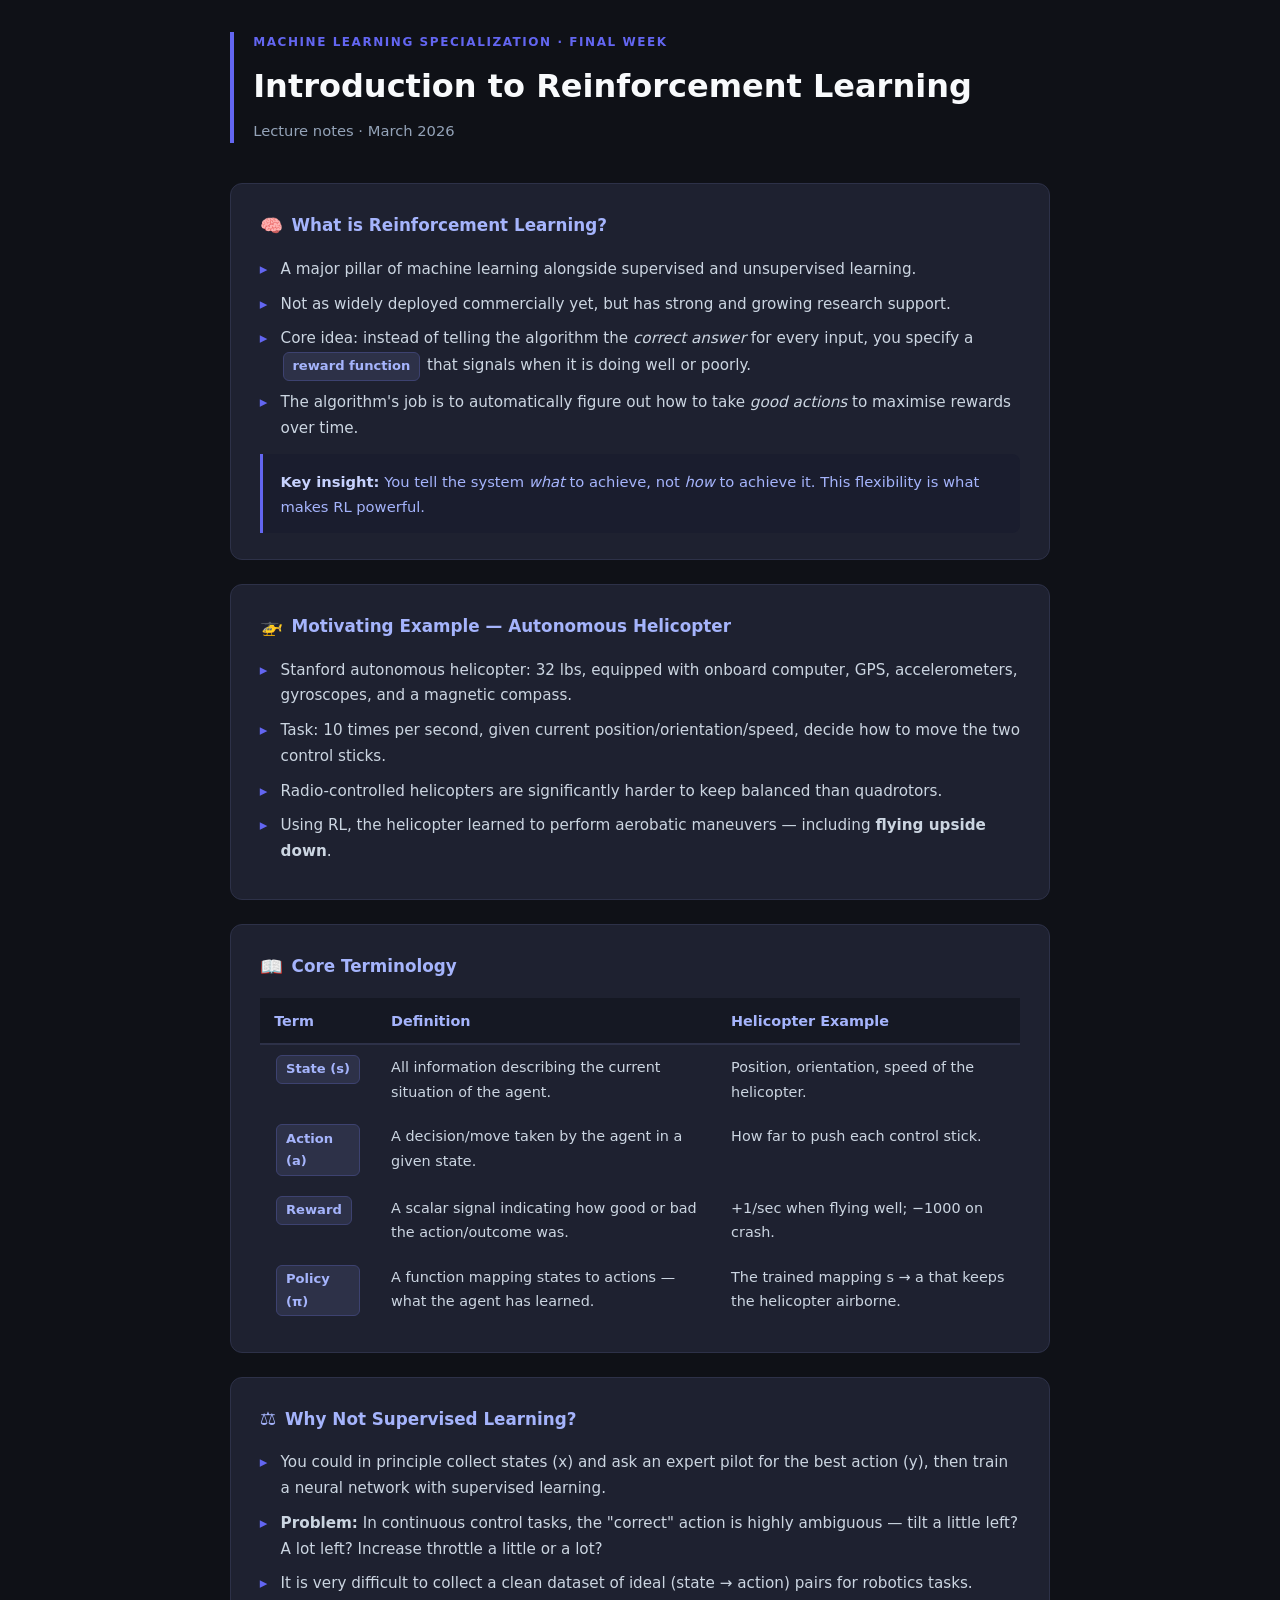
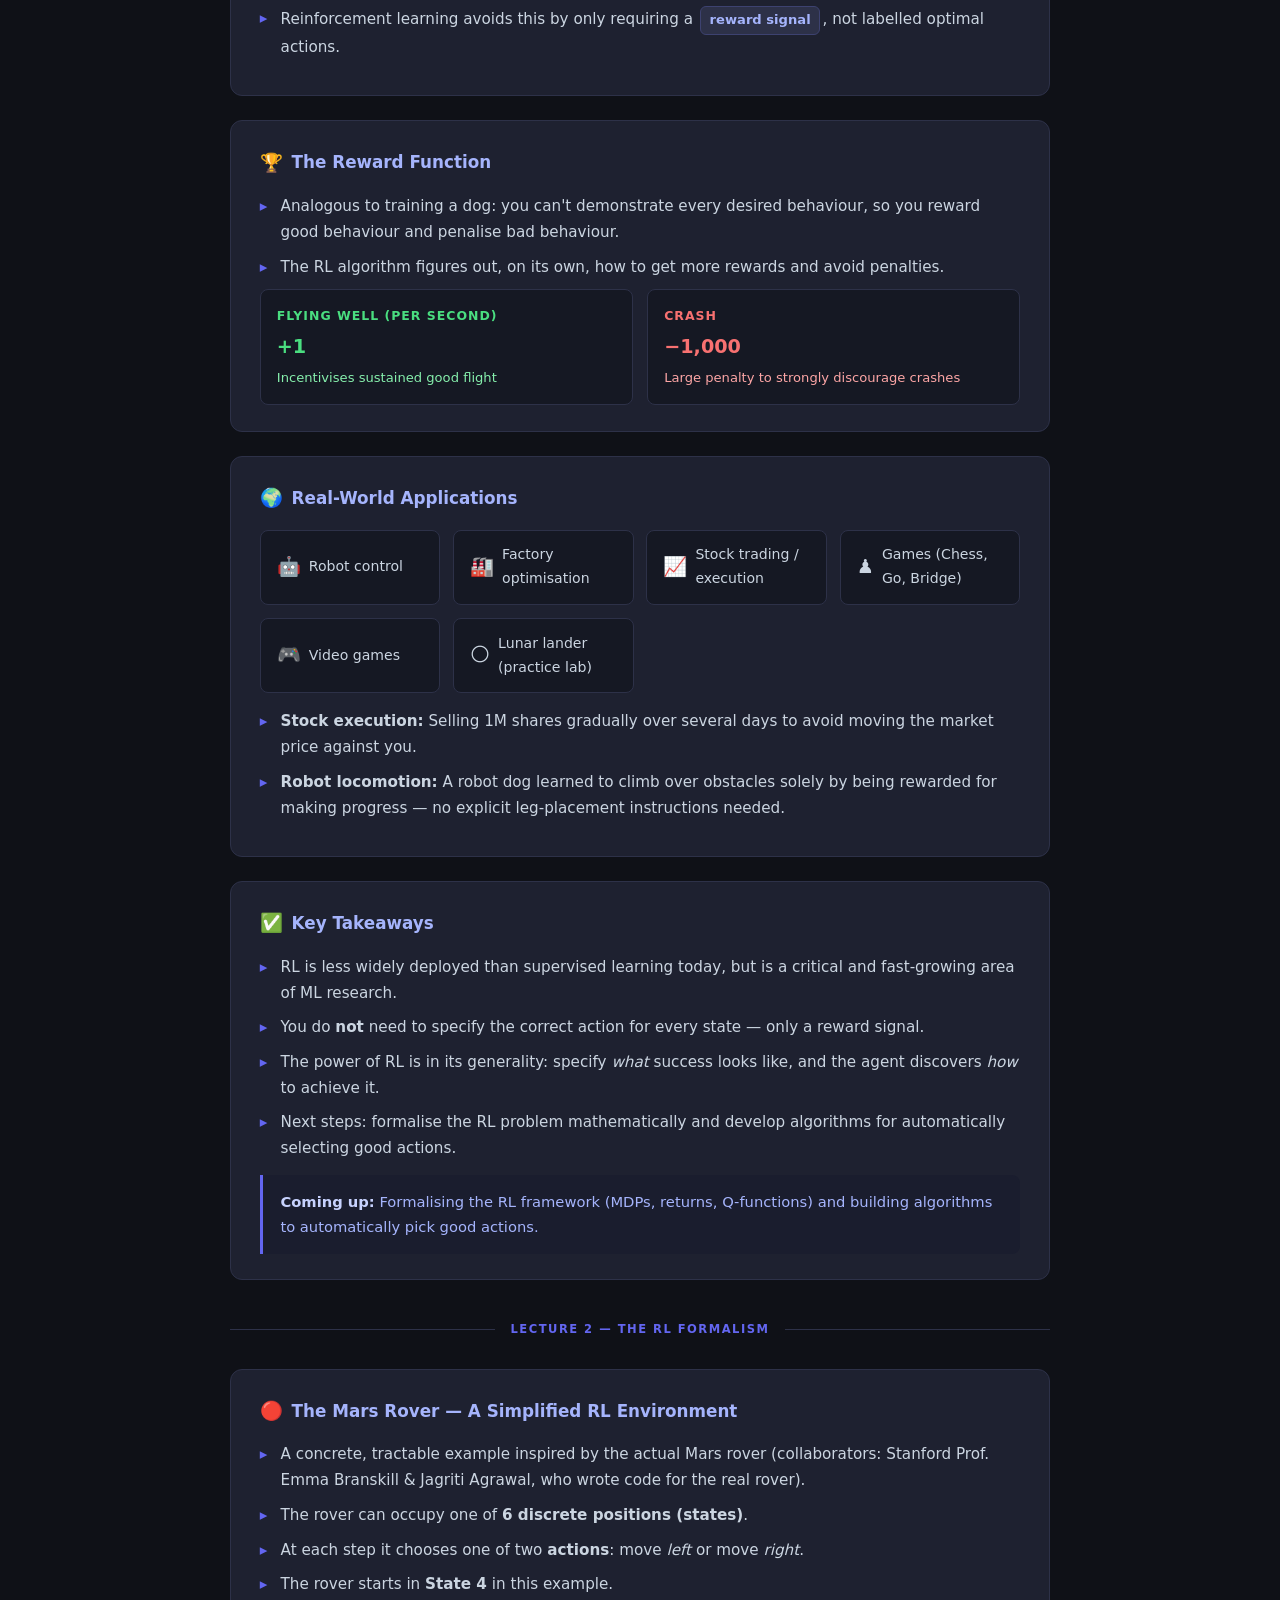
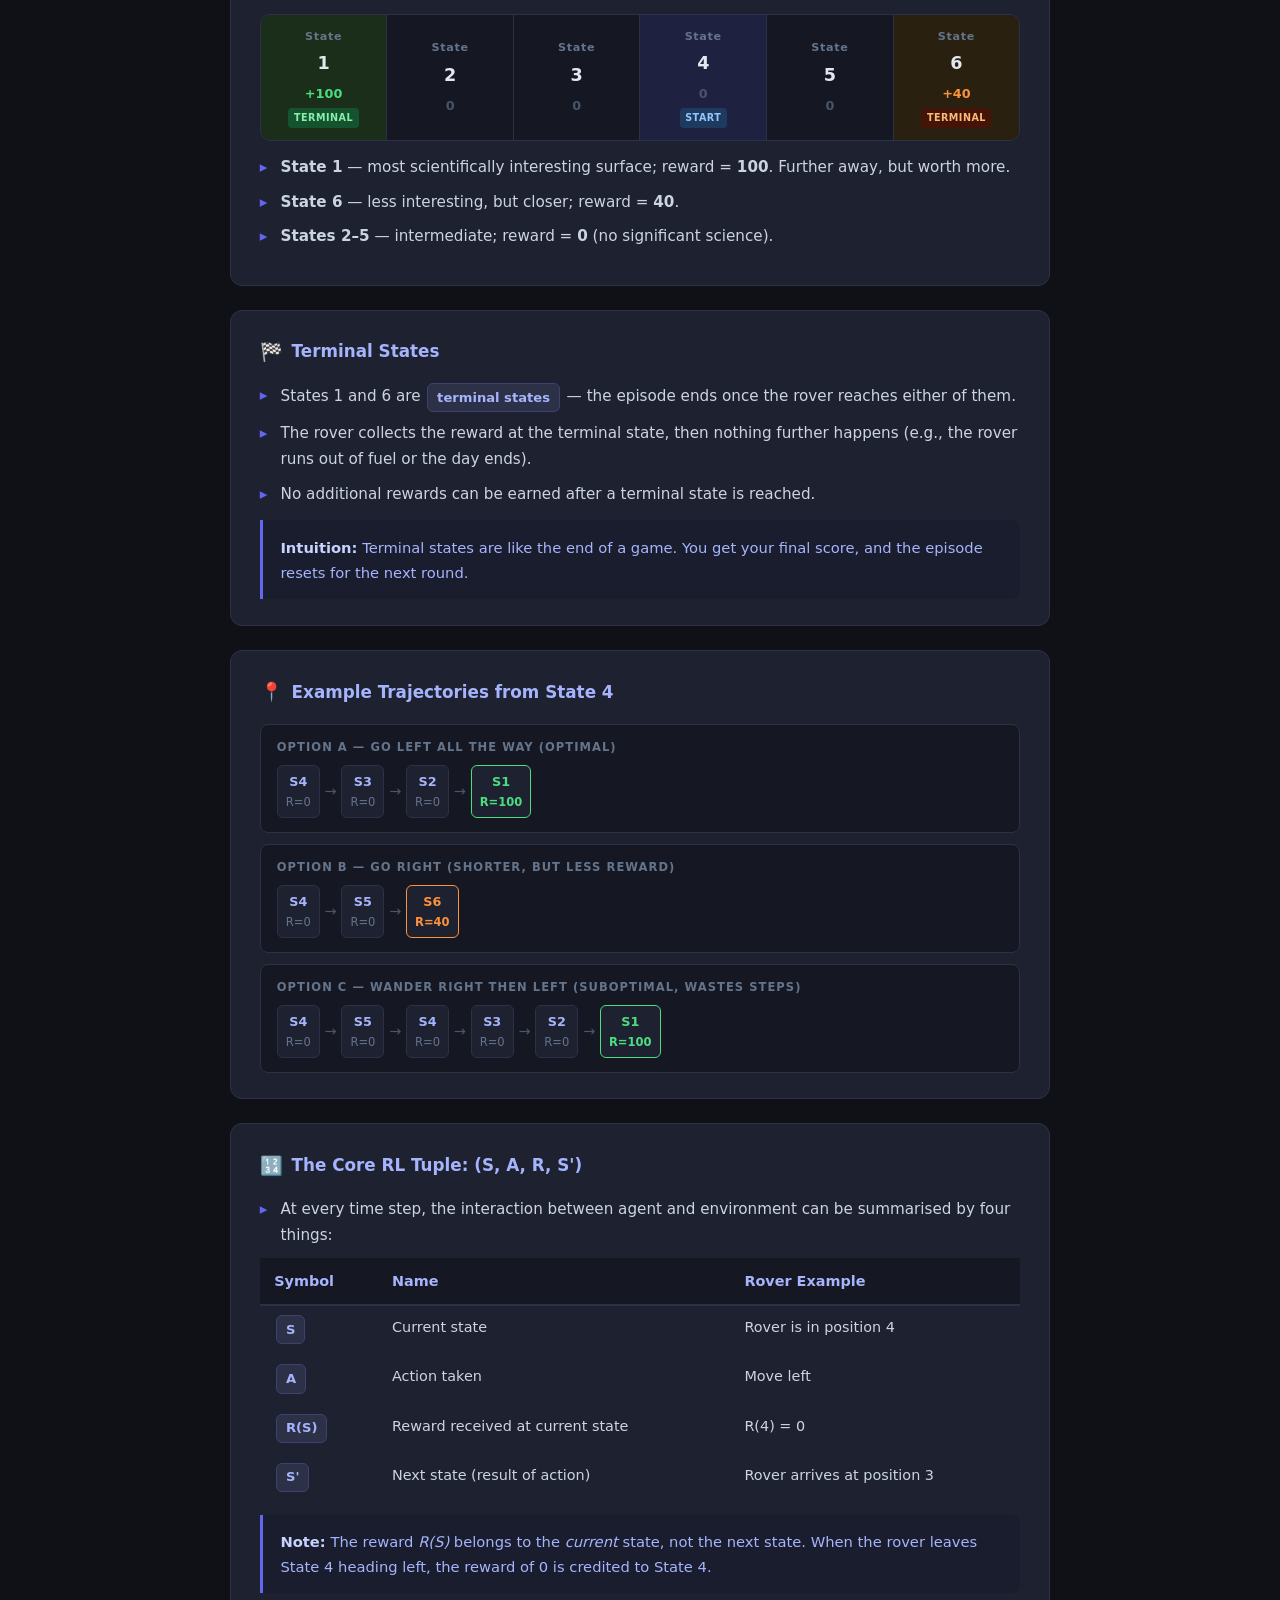
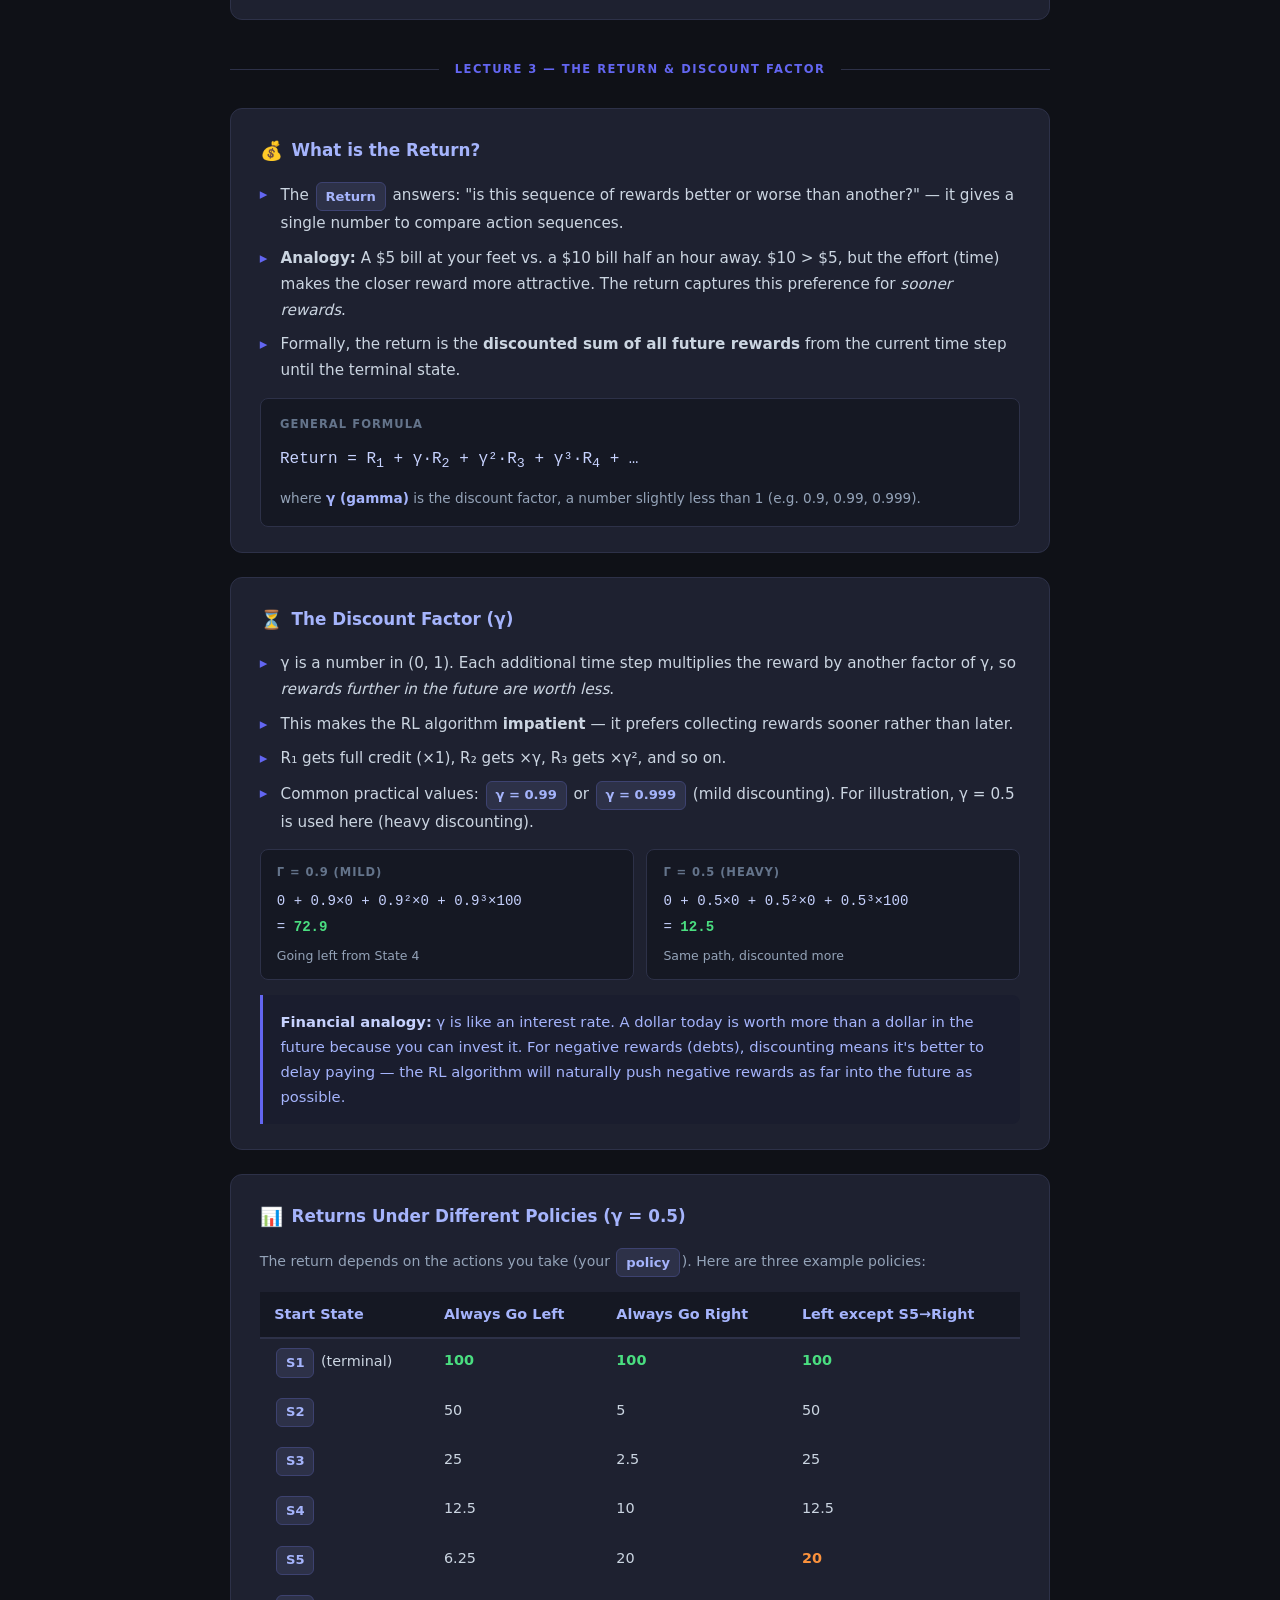
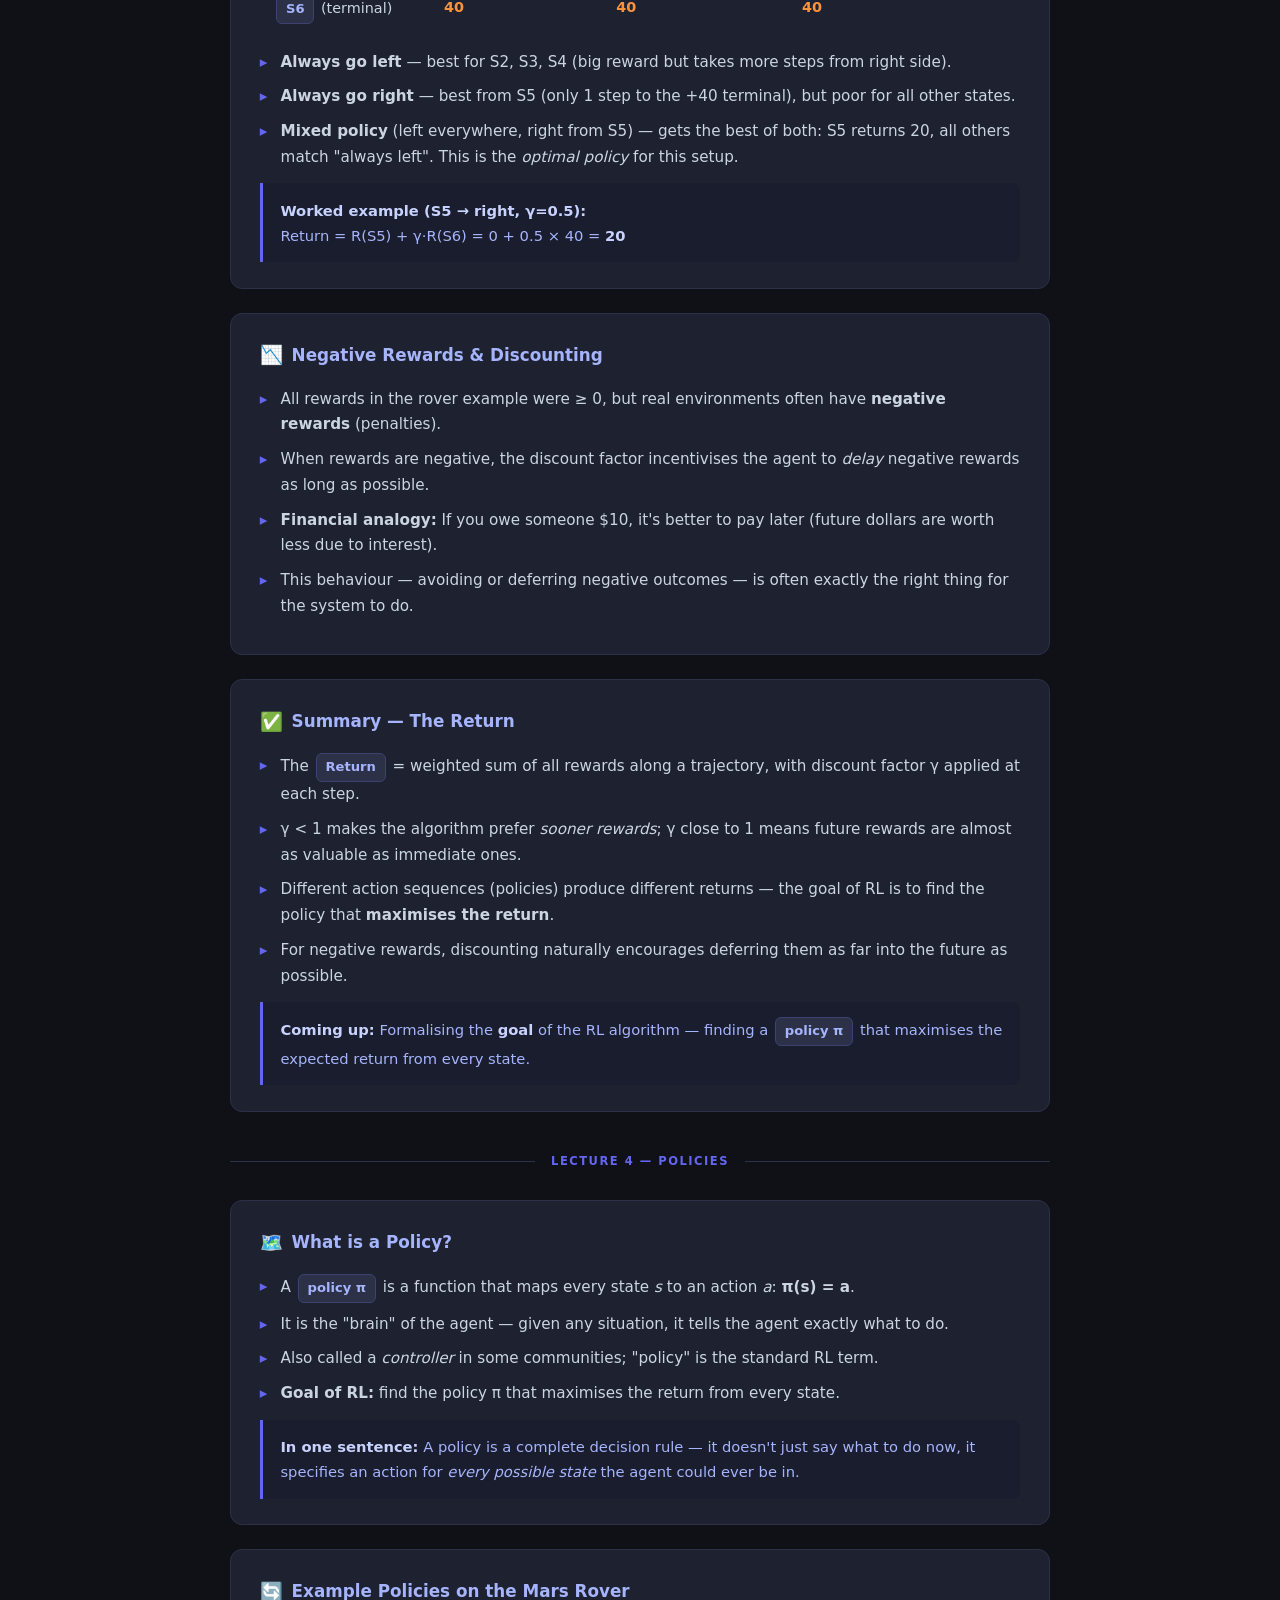
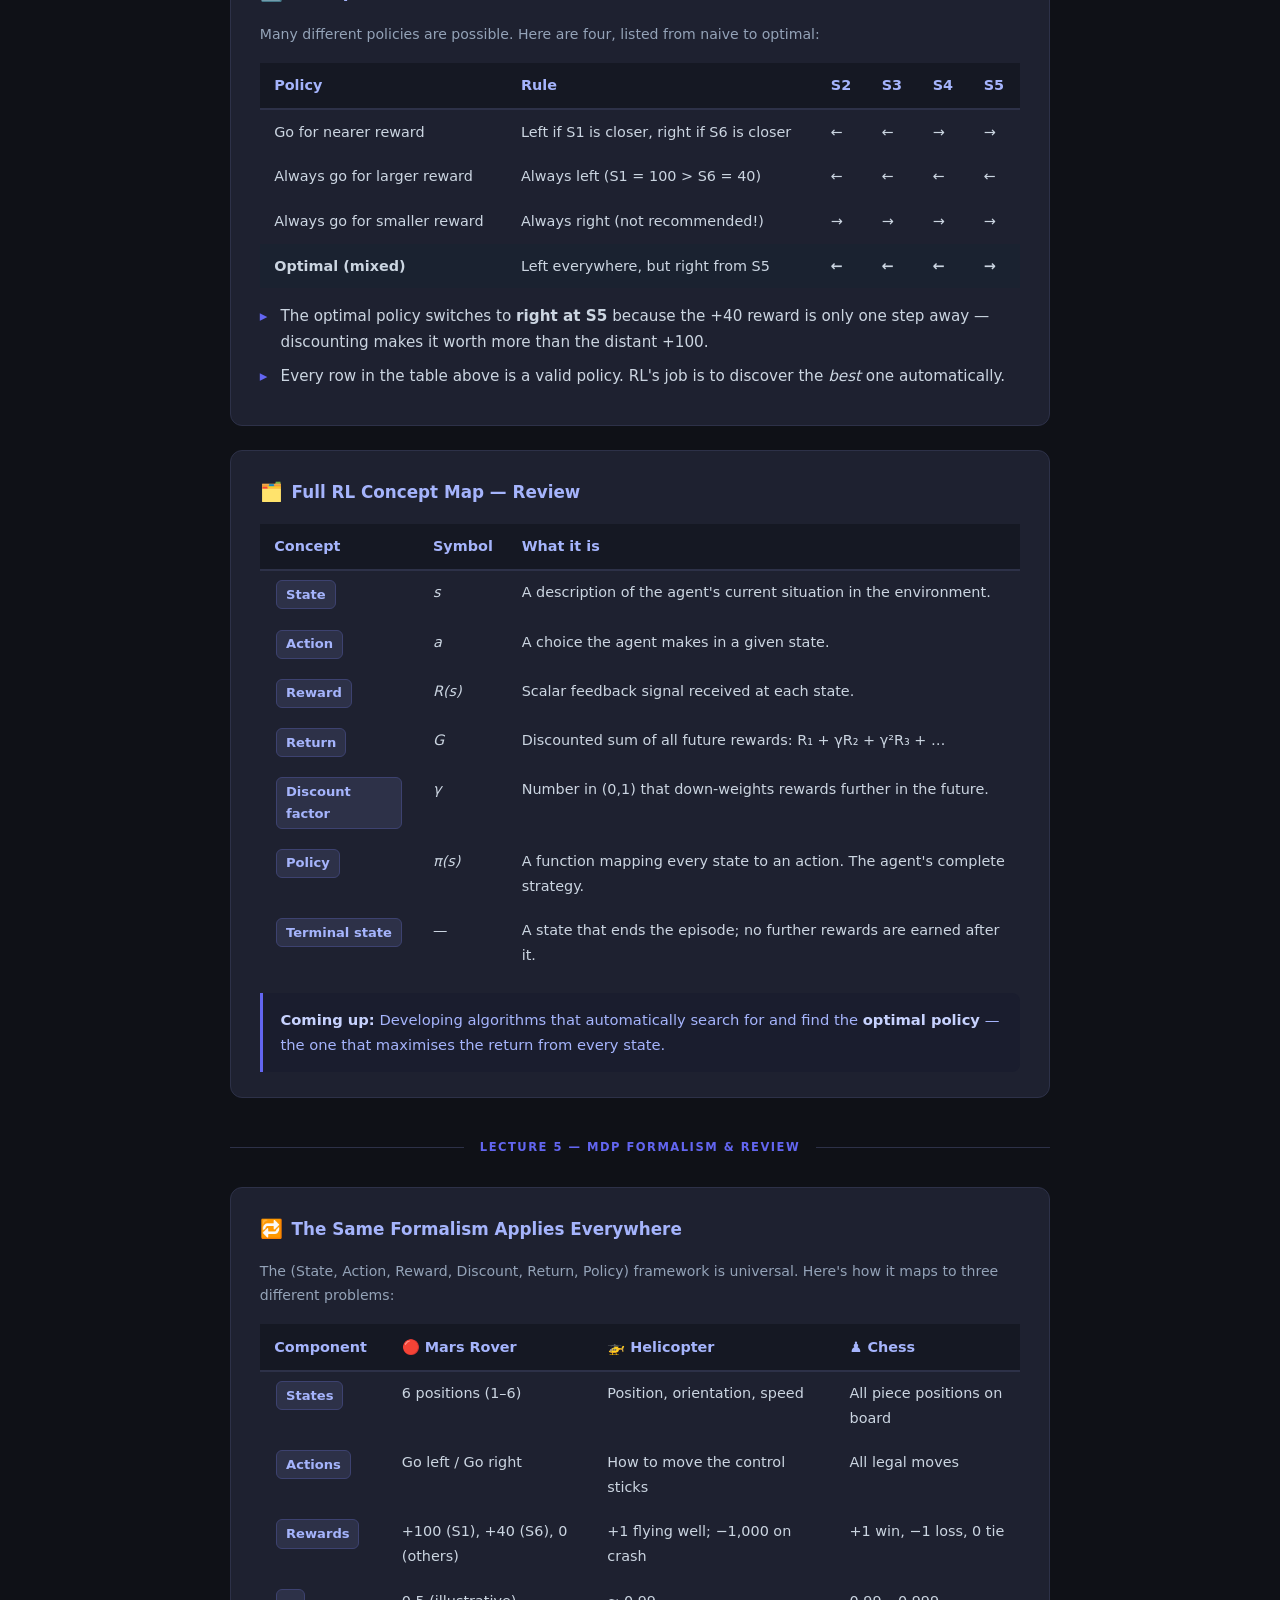
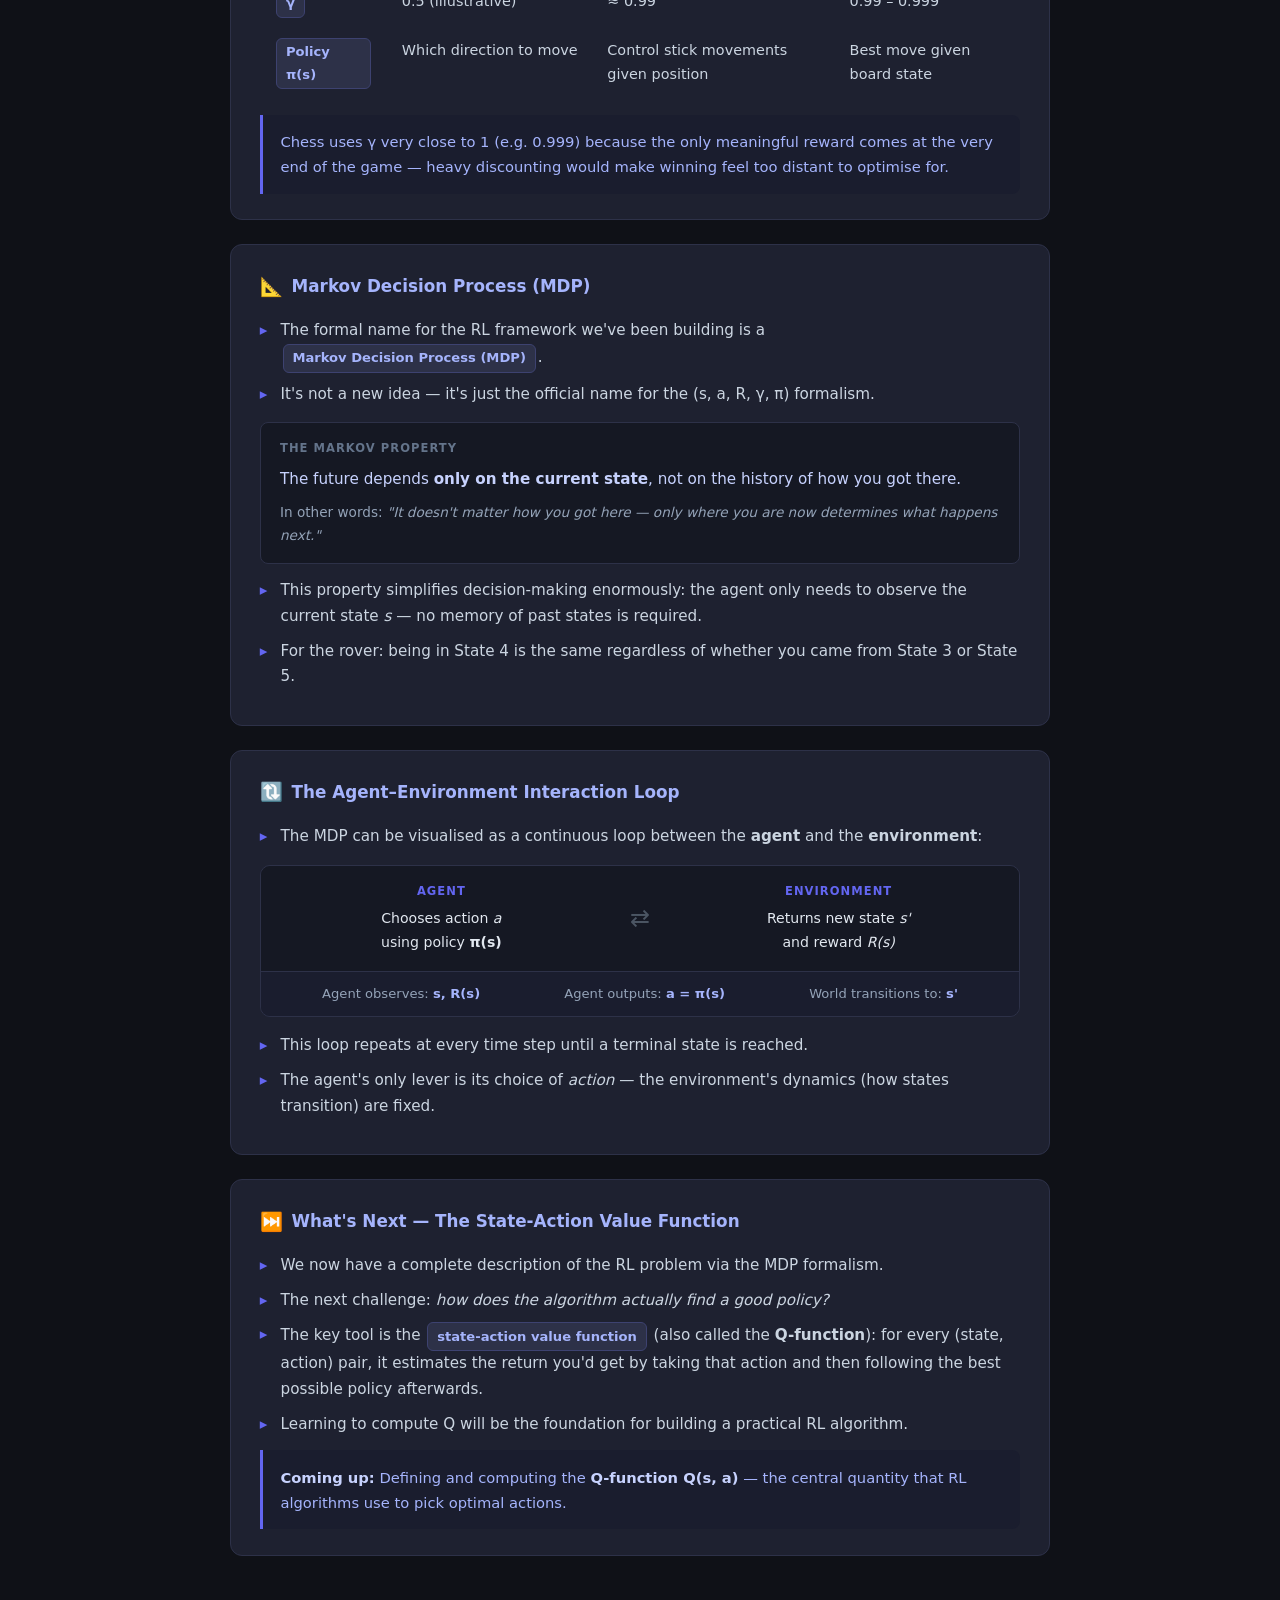
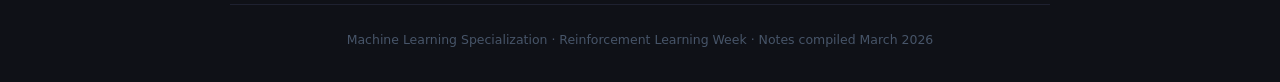
==== RL_Notes/index.html @ 11f90940 "notes restructed" ====
<!DOCTYPE html>
<html lang="en">
<head>
  <meta charset="UTF-8" />
  <meta name="viewport" content="width=device-width, initial-scale=1.0" />
  <title>Reinforcement Learning — Lecture Notes</title>
  <link rel="stylesheet" href="../styles.css" />
</head>
<body>
<div class="container">

  <header class="notes-header">
    <div class="tag">Machine Learning Specialization · Final Week</div>
    <h1>Introduction to Reinforcement Learning</h1>
    <p class="subtitle">Lecture notes · March 2026</p>
  </header>

  <!-- 1. What is RL? -->
  <div class="card">
    <h2><span class="icon">🧠</span> What is Reinforcement Learning?</h2>
    <ul>
      <li>A major pillar of machine learning alongside supervised and unsupervised learning.</li>
      <li>Not as widely deployed commercially yet, but has strong and growing research support.</li>
      <li>Core idea: instead of telling the algorithm the <em>correct answer</em> for every input, you specify a <span class="term">reward function</span> that signals when it is doing well or poorly.</li>
      <li>The algorithm's job is to automatically figure out how to take <em>good actions</em> to maximise rewards over time.</li>
    </ul>
    <div class="callout">
      <strong>Key insight:</strong> You tell the system <em>what</em> to achieve, not <em>how</em> to achieve it. This flexibility is what makes RL powerful.
    </div>
  </div>

  <!-- 2. Motivating Example -->
  <div class="card">
    <h2><span class="icon">🚁</span> Motivating Example — Autonomous Helicopter</h2>
    <ul>
      <li>Stanford autonomous helicopter: 32 lbs, equipped with onboard computer, GPS, accelerometers, gyroscopes, and a magnetic compass.</li>
      <li>Task: 10 times per second, given current position/orientation/speed, decide how to move the two control sticks.</li>
      <li>Radio-controlled helicopters are significantly harder to keep balanced than quadrotors.</li>
      <li>Using RL, the helicopter learned to perform aerobatic maneuvers — including <strong>flying upside down</strong>.</li>
    </ul>
  </div>

  <!-- 3. Core Terminology -->
  <div class="card">
    <h2><span class="icon">📖</span> Core Terminology</h2>
    <table>
      <thead>
        <tr>
          <th>Term</th>
          <th>Definition</th>
          <th>Helicopter Example</th>
        </tr>
      </thead>
      <tbody>
        <tr>
          <td><span class="term">State (s)</span></td>
          <td>All information describing the current situation of the agent.</td>
          <td>Position, orientation, speed of the helicopter.</td>
        </tr>
        <tr>
          <td><span class="term">Action (a)</span></td>
          <td>A decision/move taken by the agent in a given state.</td>
          <td>How far to push each control stick.</td>
        </tr>
        <tr>
          <td><span class="term">Reward</span></td>
          <td>A scalar signal indicating how good or bad the action/outcome was.</td>
          <td>+1/sec when flying well; −1000 on crash.</td>
        </tr>
        <tr>
          <td><span class="term">Policy (π)</span></td>
          <td>A function mapping states to actions — what the agent has learned.</td>
          <td>The trained mapping s → a that keeps the helicopter airborne.</td>
        </tr>
      </tbody>
    </table>
  </div>

  <!-- 4. Why Not Supervised Learning? -->
  <div class="card">
    <h2><span class="icon">⚖️</span> Why Not Supervised Learning?</h2>
    <ul>
      <li>You could in principle collect states (x) and ask an expert pilot for the best action (y), then train a neural network with supervised learning.</li>
      <li><strong>Problem:</strong> In continuous control tasks, the "correct" action is highly ambiguous — tilt a little left? A lot left? Increase throttle a little or a lot?</li>
      <li>It is very difficult to collect a clean dataset of ideal (state → action) pairs for robotics tasks.</li>
      <li>Reinforcement learning avoids this by only requiring a <span class="term">reward signal</span>, not labelled optimal actions.</li>
    </ul>
  </div>

  <!-- 5. Reward Function -->
  <div class="card">
    <h2><span class="icon">🏆</span> The Reward Function</h2>
    <ul>
      <li>Analogous to training a dog: you can't demonstrate every desired behaviour, so you reward good behaviour and penalise bad behaviour.</li>
      <li>The RL algorithm figures out, on its own, how to get more rewards and avoid penalties.</li>
    </ul>
    <div class="reward-grid">
      <div class="reward-item good">
        <div class="label">Flying well (per second)</div>
        <div class="value">+1</div>
        <div style="font-size:0.82rem; color:#86efac; margin-top:0.25rem;">Incentivises sustained good flight</div>
      </div>
      <div class="reward-item bad">
        <div class="label">Crash</div>
        <div class="value">−1,000</div>
        <div style="font-size:0.82rem; color:#fca5a5; margin-top:0.25rem;">Large penalty to strongly discourage crashes</div>
      </div>
    </div>
  </div>

  <!-- 6. Applications -->
  <div class="card">
    <h2><span class="icon">🌍</span> Real-World Applications</h2>
    <div class="app-grid">
      <div class="app-item"><span class="emoji">🤖</span> Robot control</div>
      <div class="app-item"><span class="emoji">🏭</span> Factory optimisation</div>
      <div class="app-item"><span class="emoji">📈</span> Stock trading / execution</div>
      <div class="app-item"><span class="emoji">♟️</span> Games (Chess, Go, Bridge)</div>
      <div class="app-item"><span class="emoji">🎮</span> Video games</div>
      <div class="app-item"><span class="emoji">🌕</span> Lunar lander (practice lab)</div>
    </div>
    <ul style="margin-top:1rem;">
      <li><strong>Stock execution:</strong> Selling 1M shares gradually over several days to avoid moving the market price against you.</li>
      <li><strong>Robot locomotion:</strong> A robot dog learned to climb over obstacles solely by being rewarded for making progress — no explicit leg-placement instructions needed.</li>
    </ul>
  </div>

  <!-- 7. Key Takeaways (Lecture 1) -->
  <div class="card">
    <h2><span class="icon">✅</span> Key Takeaways</h2>
    <ul>
      <li>RL is less widely deployed than supervised learning today, but is a critical and fast-growing area of ML research.</li>
      <li>You do <strong>not</strong> need to specify the correct action for every state — only a reward signal.</li>
      <li>The power of RL is in its generality: specify <em>what</em> success looks like, and the agent discovers <em>how</em> to achieve it.</li>
      <li>Next steps: formalise the RL problem mathematically and develop algorithms for automatically selecting good actions.</li>
    </ul>
    <div class="callout">
      <strong>Coming up:</strong> Formalising the RL framework (MDPs, returns, Q-functions) and building algorithms to automatically pick good actions.
    </div>
  </div>

  <!-- ── Lecture 2 Divider ── -->
  <div class="section-divider">
    <hr />
    <span>Lecture 2 — The RL Formalism</span>
    <hr />
  </div>

  <!-- 8. Mars Rover Example -->
  <div class="card">
    <h2><span class="icon">🔴</span> The Mars Rover — A Simplified RL Environment</h2>
    <ul>
      <li>A concrete, tractable example inspired by the actual Mars rover (collaborators: Stanford Prof. Emma Branskill & Jagriti Agrawal, who wrote code for the real rover).</li>
      <li>The rover can occupy one of <strong>6 discrete positions (states)</strong>.</li>
      <li>At each step it chooses one of two <strong>actions</strong>: move <em>left</em> or move <em>right</em>.</li>
      <li>The rover starts in <strong>State 4</strong> in this example.</li>
    </ul>

    <!-- State diagram -->
    <div class="rover-track">
      <div class="rover-state terminal-left">
        <div class="s-label">State</div>
        <div class="s-num">1</div>
        <div class="s-reward">+100</div>
        <div class="s-tag">Terminal</div>
      </div>
      <div class="rover-state">
        <div class="s-label">State</div>
        <div class="s-num">2</div>
        <div class="s-reward zero">0</div>
      </div>
      <div class="rover-state">
        <div class="s-label">State</div>
        <div class="s-num">3</div>
        <div class="s-reward zero">0</div>
      </div>
      <div class="rover-state current">
        <div class="s-label">State</div>
        <div class="s-num">4</div>
        <div class="s-reward zero">0</div>
        <div class="s-tag">Start</div>
      </div>
      <div class="rover-state">
        <div class="s-label">State</div>
        <div class="s-num">5</div>
        <div class="s-reward zero">0</div>
      </div>
      <div class="rover-state terminal-right">
        <div class="s-label">State</div>
        <div class="s-num">6</div>
        <div class="s-reward">+40</div>
        <div class="s-tag">Terminal</div>
      </div>
    </div>
    <ul style="margin-top:0.9rem;">
      <li><strong>State 1</strong> — most scientifically interesting surface; reward = <strong>100</strong>. Further away, but worth more.</li>
      <li><strong>State 6</strong> — less interesting, but closer; reward = <strong>40</strong>.</li>
      <li><strong>States 2–5</strong> — intermediate; reward = <strong>0</strong> (no significant science).</li>
    </ul>
  </div>

  <!-- 9. Terminal States -->
  <div class="card">
    <h2><span class="icon">🏁</span> Terminal States</h2>
    <ul>
      <li>States 1 and 6 are <span class="term">terminal states</span> — the episode ends once the rover reaches either of them.</li>
      <li>The rover collects the reward at the terminal state, then nothing further happens (e.g., the rover runs out of fuel or the day ends).</li>
      <li>No additional rewards can be earned after a terminal state is reached.</li>
    </ul>
    <div class="callout">
      <strong>Intuition:</strong> Terminal states are like the end of a game. You get your final score, and the episode resets for the next round.
    </div>
  </div>

  <!-- 10. Example Trajectories -->
  <div class="card">
    <h2><span class="icon">📍</span> Example Trajectories from State 4</h2>

    <div class="trajectory">
      <div class="traj-label">Option A — Go left all the way (optimal)</div>
      <div class="traj-steps">
        <div class="traj-step"><span class="ts-state">S4</span><span class="ts-reward">R=0</span></div>
        <div class="traj-arrow">→</div>
        <div class="traj-step"><span class="ts-state">S3</span><span class="ts-reward">R=0</span></div>
        <div class="traj-arrow">→</div>
        <div class="traj-step"><span class="ts-state">S2</span><span class="ts-reward">R=0</span></div>
        <div class="traj-arrow">→</div>
        <div class="traj-step terminal"><span class="ts-state">S1</span><span class="ts-reward">R=100</span></div>
      </div>
    </div>

    <div class="trajectory">
      <div class="traj-label">Option B — Go right (shorter, but less reward)</div>
      <div class="traj-steps">
        <div class="traj-step"><span class="ts-state">S4</span><span class="ts-reward">R=0</span></div>
        <div class="traj-arrow">→</div>
        <div class="traj-step"><span class="ts-state">S5</span><span class="ts-reward">R=0</span></div>
        <div class="traj-arrow">→</div>
        <div class="traj-step terminal" style="border-color:#fb923c"><span class="ts-state" style="color:#fb923c">S6</span><span class="ts-reward" style="color:#fb923c">R=40</span></div>
      </div>
    </div>

    <div class="trajectory">
      <div class="traj-label">Option C — Wander right then left (suboptimal, wastes steps)</div>
      <div class="traj-steps">
        <div class="traj-step"><span class="ts-state">S4</span><span class="ts-reward">R=0</span></div>
        <div class="traj-arrow">→</div>
        <div class="traj-step"><span class="ts-state">S5</span><span class="ts-reward">R=0</span></div>
        <div class="traj-arrow">→</div>
        <div class="traj-step"><span class="ts-state">S4</span><span class="ts-reward">R=0</span></div>
        <div class="traj-arrow">→</div>
        <div class="traj-step"><span class="ts-state">S3</span><span class="ts-reward">R=0</span></div>
        <div class="traj-arrow">→</div>
        <div class="traj-step"><span class="ts-state">S2</span><span class="ts-reward">R=0</span></div>
        <div class="traj-arrow">→</div>
        <div class="traj-step terminal"><span class="ts-state">S1</span><span class="ts-reward">R=100</span></div>
      </div>
    </div>
  </div>

  <!-- 11. The RL Tuple -->
  <div class="card">
    <h2><span class="icon">🔢</span> The Core RL Tuple: (S, A, R, S')</h2>
    <ul>
      <li>At every time step, the interaction between agent and environment can be summarised by four things:</li>
    </ul>
    <table style="margin-top:0.6rem;">
      <thead>
        <tr>
          <th>Symbol</th>
          <th>Name</th>
          <th>Rover Example</th>
        </tr>
      </thead>
      <tbody>
        <tr>
          <td><span class="term">S</span></td>
          <td>Current state</td>
          <td>Rover is in position 4</td>
        </tr>
        <tr>
          <td><span class="term">A</span></td>
          <td>Action taken</td>
          <td>Move left</td>
        </tr>
        <tr>
          <td><span class="term">R(S)</span></td>
          <td>Reward received at current state</td>
          <td>R(4) = 0</td>
        </tr>
        <tr>
          <td><span class="term">S'</span></td>
          <td>Next state (result of action)</td>
          <td>Rover arrives at position 3</td>
        </tr>
      </tbody>
    </table>
    <div class="callout">
      <strong>Note:</strong> The reward <em>R(S)</em> belongs to the <em>current</em> state, not the next state. When the rover leaves State 4 heading left, the reward of 0 is credited to State 4.
    </div>
  </div>

  <!-- 12. What's Next (now answered below) -->

  <!-- ── Lecture 3 Divider ── -->
  <div class="section-divider">
    <hr />
    <span>Lecture 3 — The Return &amp; Discount Factor</span>
    <hr />
  </div>

  <!-- 13. What is the Return? -->
  <div class="card">
    <h2><span class="icon">💰</span> What is the Return?</h2>
    <ul>
      <li>The <span class="term">Return</span> answers: "is this sequence of rewards better or worse than another?" — it gives a single number to compare action sequences.</li>
      <li><strong>Analogy:</strong> A $5 bill at your feet vs. a $10 bill half an hour away. $10 &gt; $5, but the effort (time) makes the closer reward more attractive. The return captures this preference for <em>sooner rewards</em>.</li>
      <li>Formally, the return is the <strong>discounted sum of all future rewards</strong> from the current time step until the terminal state.</li>
    </ul>

    <!-- Formula display -->
    <div style="background:#151823; border:1px solid #2d3148; border-radius:8px; padding:1rem 1.2rem; margin-top:0.9rem; font-size:0.92rem;">
      <div style="font-size:0.72rem; font-weight:700; letter-spacing:0.09em; text-transform:uppercase; color:#64748b; margin-bottom:0.6rem;">General Formula</div>
      <div style="font-family: 'Courier New', monospace; color:#c7d2fe; font-size:1rem; line-height:1.9;">
        Return = R<sub>1</sub> + γ·R<sub>2</sub> + γ²·R<sub>3</sub> + γ³·R<sub>4</sub> + …
      </div>
      <div style="margin-top:0.6rem; color:#94a3b8; font-size:0.85rem;">
        where <strong style="color:#a5b4fc;">γ (gamma)</strong> is the discount factor, a number slightly less than 1 (e.g. 0.9, 0.99, 0.999).
      </div>
    </div>
  </div>

  <!-- 14. Discount Factor -->
  <div class="card">
    <h2><span class="icon">⏳</span> The Discount Factor (γ)</h2>
    <ul>
      <li>γ is a number in (0, 1). Each additional time step multiplies the reward by another factor of γ, so <em>rewards further in the future are worth less</em>.</li>
      <li>This makes the RL algorithm <strong>impatient</strong> — it prefers collecting rewards sooner rather than later.</li>
      <li>R₁ gets full credit (×1), R₂ gets ×γ, R₃ gets ×γ², and so on.</li>
      <li>Common practical values: <span class="term">γ = 0.99</span> or <span class="term">γ = 0.999</span> (mild discounting). For illustration, γ = 0.5 is used here (heavy discounting).</li>
    </ul>

    <!-- γ comparison -->
    <div style="display:grid; grid-template-columns:1fr 1fr; gap:0.8rem; margin-top:0.8rem;">
      <div style="background:#151823; border:1px solid #2d3148; border-radius:8px; padding:0.85rem 1rem;">
        <div style="font-size:0.72rem; font-weight:700; text-transform:uppercase; letter-spacing:0.08em; color:#64748b; margin-bottom:0.4rem;">γ = 0.9  (mild)</div>
        <div style="font-family:monospace; color:#c7d2fe; font-size:0.88rem; line-height:1.8;">
          0 + 0.9×0 + 0.9²×0 + 0.9³×100<br>
          = <strong style="color:#4ade80;">72.9</strong>
        </div>
        <div style="font-size:0.78rem; color:#94a3b8; margin-top:0.3rem;">Going left from State 4</div>
      </div>
      <div style="background:#151823; border:1px solid #2d3148; border-radius:8px; padding:0.85rem 1rem;">
        <div style="font-size:0.72rem; font-weight:700; text-transform:uppercase; letter-spacing:0.08em; color:#64748b; margin-bottom:0.4rem;">γ = 0.5  (heavy)</div>
        <div style="font-family:monospace; color:#c7d2fe; font-size:0.88rem; line-height:1.8;">
          0 + 0.5×0 + 0.5²×0 + 0.5³×100<br>
          = <strong style="color:#4ade80;">12.5</strong>
        </div>
        <div style="font-size:0.78rem; color:#94a3b8; margin-top:0.3rem;">Same path, discounted more</div>
      </div>
    </div>

    <div class="callout" style="margin-top:0.9rem;">
      <strong>Financial analogy:</strong> γ is like an interest rate. A dollar today is worth more than a dollar in the future because you can invest it. For negative rewards (debts), discounting means it's better to delay paying — the RL algorithm will naturally push negative rewards as far into the future as possible.
    </div>
  </div>

  <!-- 15. Return tables for different policies -->
  <div class="card">
    <h2><span class="icon">📊</span> Returns Under Different Policies (γ = 0.5)</h2>
    <p style="color:#94a3b8; font-size:0.88rem; margin-bottom:0.9rem;">The return depends on the actions you take (your <span class="term">policy</span>). Here are three example policies:</p>

    <table>
      <thead>
        <tr>
          <th>Start State</th>
          <th>Always Go Left</th>
          <th>Always Go Right</th>
          <th>Left except S5→Right</th>
        </tr>
      </thead>
      <tbody>
        <tr>
          <td><span class="term">S1</span> (terminal)</td>
          <td style="color:#4ade80; font-weight:700;">100</td>
          <td style="color:#4ade80; font-weight:700;">100</td>
          <td style="color:#4ade80; font-weight:700;">100</td>
        </tr>
        <tr>
          <td><span class="term">S2</span></td>
          <td>50</td>
          <td>5</td>
          <td>50</td>
        </tr>
        <tr>
          <td><span class="term">S3</span></td>
          <td>25</td>
          <td>2.5</td>
          <td>25</td>
        </tr>
        <tr>
          <td><span class="term">S4</span></td>
          <td>12.5</td>
          <td>10</td>
          <td>12.5</td>
        </tr>
        <tr>
          <td><span class="term">S5</span></td>
          <td>6.25</td>
          <td>20</td>
          <td style="color:#fb923c; font-weight:700;">20</td>
        </tr>
        <tr>
          <td><span class="term">S6</span> (terminal)</td>
          <td style="color:#fb923c; font-weight:700;">40</td>
          <td style="color:#fb923c; font-weight:700;">40</td>
          <td style="color:#fb923c; font-weight:700;">40</td>
        </tr>
      </tbody>
    </table>

    <ul style="margin-top:1rem;">
      <li><strong>Always go left</strong> — best for S2, S3, S4 (big reward but takes more steps from right side).</li>
      <li><strong>Always go right</strong> — best from S5 (only 1 step to the +40 terminal), but poor for all other states.</li>
      <li><strong>Mixed policy</strong> (left everywhere, right from S5) — gets the best of both: S5 returns 20, all others match "always left". This is the <em>optimal policy</em> for this setup.</li>
    </ul>
    <div class="callout">
      <strong>Worked example (S5 → right, γ=0.5):</strong><br>
      Return = R(S5) + γ·R(S6) = 0 + 0.5 × 40 = <strong>20</strong>
    </div>
  </div>

  <!-- 16. Negative Rewards & Discounting -->
  <div class="card">
    <h2><span class="icon">📉</span> Negative Rewards &amp; Discounting</h2>
    <ul>
      <li>All rewards in the rover example were ≥ 0, but real environments often have <strong>negative rewards</strong> (penalties).</li>
      <li>When rewards are negative, the discount factor incentivises the agent to <em>delay</em> negative rewards as long as possible.</li>
      <li><strong>Financial analogy:</strong> If you owe someone $10, it's better to pay later (future dollars are worth less due to interest).</li>
      <li>This behaviour — avoiding or deferring negative outcomes — is often exactly the right thing for the system to do.</li>
    </ul>
  </div>

  <!-- 17. Summary -->
  <div class="card">
    <h2><span class="icon">✅</span> Summary — The Return</h2>
    <ul>
      <li>The <span class="term">Return</span> = weighted sum of all rewards along a trajectory, with discount factor γ applied at each step.</li>
      <li>γ &lt; 1 makes the algorithm prefer <em>sooner rewards</em>; γ close to 1 means future rewards are almost as valuable as immediate ones.</li>
      <li>Different action sequences (policies) produce different returns — the goal of RL is to find the policy that <strong>maximises the return</strong>.</li>
      <li>For negative rewards, discounting naturally encourages deferring them as far into the future as possible.</li>
    </ul>
    <div class="callout">
      <strong>Coming up:</strong> Formalising the <strong>goal</strong> of the RL algorithm — finding a <span class="term">policy π</span> that maximises the expected return from every state.
    </div>
  </div>

  <!-- ── Lecture 4 Divider ── -->
  <div class="section-divider">
    <hr />
    <span>Lecture 4 — Policies</span>
    <hr />
  </div>

  <!-- 18. What is a Policy? -->
  <div class="card">
    <h2><span class="icon">🗺️</span> What is a Policy?</h2>
    <ul>
      <li>A <span class="term">policy π</span> is a function that maps every state <em>s</em> to an action <em>a</em>: <strong>π(s) = a</strong>.</li>
      <li>It is the "brain" of the agent — given any situation, it tells the agent exactly what to do.</li>
      <li>Also called a <em>controller</em> in some communities; "policy" is the standard RL term.</li>
      <li><strong>Goal of RL:</strong> find the policy π that maximises the return from every state.</li>
    </ul>
    <div class="callout">
      <strong>In one sentence:</strong> A policy is a complete decision rule — it doesn't just say what to do now, it specifies an action for <em>every possible state</em> the agent could ever be in.
    </div>
  </div>

  <!-- 19. Example Policies on the Mars Rover -->
  <div class="card">
    <h2><span class="icon">🔄</span> Example Policies on the Mars Rover</h2>
    <p style="color:#94a3b8; font-size:0.88rem; margin-bottom:1rem;">Many different policies are possible. Here are four, listed from naive to optimal:</p>

    <table>
      <thead>
        <tr>
          <th>Policy</th>
          <th>Rule</th>
          <th>S2</th>
          <th>S3</th>
          <th>S4</th>
          <th>S5</th>
        </tr>
      </thead>
      <tbody>
        <tr>
          <td>Go for nearer reward</td>
          <td>Left if S1 is closer, right if S6 is closer</td>
          <td>←</td><td>←</td><td>→</td><td>→</td>
        </tr>
        <tr>
          <td>Always go for larger reward</td>
          <td>Always left (S1 = 100 &gt; S6 = 40)</td>
          <td>←</td><td>←</td><td>←</td><td>←</td>
        </tr>
        <tr>
          <td>Always go for smaller reward</td>
          <td>Always right (not recommended!)</td>
          <td>→</td><td>→</td><td>→</td><td>→</td>
        </tr>
        <tr style="background:#1a2230;">
          <td><strong>Optimal (mixed)</strong></td>
          <td>Left everywhere, but right from S5</td>
          <td><strong>←</strong></td><td><strong>←</strong></td><td><strong>←</strong></td><td><strong>→</strong></td>
        </tr>
      </tbody>
    </table>

    <ul style="margin-top:1rem;">
      <li>The optimal policy switches to <strong>right at S5</strong> because the +40 reward is only one step away — discounting makes it worth more than the distant +100.</li>
      <li>Every row in the table above is a valid policy. RL's job is to discover the <em>best</em> one automatically.</li>
    </ul>
  </div>

  <!-- 20. Full RL Concept Map -->
  <div class="card">
    <h2><span class="icon">🗂️</span> Full RL Concept Map — Review</h2>
    <table>
      <thead>
        <tr><th>Concept</th><th>Symbol</th><th>What it is</th></tr>
      </thead>
      <tbody>
        <tr>
          <td><span class="term">State</span></td>
          <td><em>s</em></td>
          <td>A description of the agent's current situation in the environment.</td>
        </tr>
        <tr>
          <td><span class="term">Action</span></td>
          <td><em>a</em></td>
          <td>A choice the agent makes in a given state.</td>
        </tr>
        <tr>
          <td><span class="term">Reward</span></td>
          <td><em>R(s)</em></td>
          <td>Scalar feedback signal received at each state.</td>
        </tr>
        <tr>
          <td><span class="term">Return</span></td>
          <td><em>G</em></td>
          <td>Discounted sum of all future rewards: R₁ + γR₂ + γ²R₃ + …</td>
        </tr>
        <tr>
          <td><span class="term">Discount factor</span></td>
          <td><em>γ</em></td>
          <td>Number in (0,1) that down-weights rewards further in the future.</td>
        </tr>
        <tr>
          <td><span class="term">Policy</span></td>
          <td><em>π(s)</em></td>
          <td>A function mapping every state to an action. The agent's complete strategy.</td>
        </tr>
        <tr>
          <td><span class="term">Terminal state</span></td>
          <td>—</td>
          <td>A state that ends the episode; no further rewards are earned after it.</td>
        </tr>
      </tbody>
    </table>
    <div class="callout" style="margin-top:1rem;">
      <strong>Coming up:</strong> Developing algorithms that automatically search for and find the <strong>optimal policy</strong> — the one that maximises the return from every state.
    </div>
  </div>

  <!-- ── Lecture 5 Divider ── -->
  <div class="section-divider">
    <hr />
    <span>Lecture 5 — MDP Formalism &amp; Review</span>
    <hr />
  </div>

  <!-- 21. RL Formalism Across Applications -->
  <div class="card">
    <h2><span class="icon">🔁</span> The Same Formalism Applies Everywhere</h2>
    <p style="color:#94a3b8; font-size:0.88rem; margin-bottom:1rem;">The (State, Action, Reward, Discount, Return, Policy) framework is universal. Here's how it maps to three different problems:</p>
    <table>
      <thead>
        <tr>
          <th>Component</th>
          <th>🔴 Mars Rover</th>
          <th>🚁 Helicopter</th>
          <th>♟️ Chess</th>
        </tr>
      </thead>
      <tbody>
        <tr>
          <td><span class="term">States</span></td>
          <td>6 positions (1–6)</td>
          <td>Position, orientation, speed</td>
          <td>All piece positions on board</td>
        </tr>
        <tr>
          <td><span class="term">Actions</span></td>
          <td>Go left / Go right</td>
          <td>How to move the control sticks</td>
          <td>All legal moves</td>
        </tr>
        <tr>
          <td><span class="term">Rewards</span></td>
          <td>+100 (S1), +40 (S6), 0 (others)</td>
          <td>+1 flying well; −1,000 on crash</td>
          <td>+1 win, −1 loss, 0 tie</td>
        </tr>
        <tr>
          <td><span class="term">γ</span></td>
          <td>0.5 (illustrative)</td>
          <td>≈ 0.99</td>
          <td>0.99 – 0.999</td>
        </tr>
        <tr>
          <td><span class="term">Policy π(s)</span></td>
          <td>Which direction to move</td>
          <td>Control stick movements given position</td>
          <td>Best move given board state</td>
        </tr>
      </tbody>
    </table>
    <div class="callout" style="margin-top:1rem;">
      Chess uses γ very close to 1 (e.g. 0.999) because the only meaningful reward comes at the very end of the game — heavy discounting would make winning feel too distant to optimise for.
    </div>
  </div>

  <!-- 22. Markov Decision Process -->
  <div class="card">
    <h2><span class="icon">📐</span> Markov Decision Process (MDP)</h2>
    <ul>
      <li>The formal name for the RL framework we've been building is a <span class="term">Markov Decision Process (MDP)</span>.</li>
      <li>It's not a new idea — it's just the official name for the (s, a, R, γ, π) formalism.</li>
    </ul>

    <!-- Markov property highlight -->
    <div style="background:#151823; border:1px solid #2d3148; border-radius:8px; padding:1rem 1.2rem; margin:0.9rem 0;">
      <div style="font-size:0.72rem; font-weight:700; letter-spacing:0.09em; text-transform:uppercase; color:#64748b; margin-bottom:0.5rem;">The Markov Property</div>
      <div style="color:#c7d2fe; font-size:0.95rem; line-height:1.7;">
        The future depends <strong>only on the current state</strong>, not on the history of how you got there.
      </div>
      <div style="color:#94a3b8; font-size:0.85rem; margin-top:0.5rem;">
        In other words: <em>"It doesn't matter how you got here — only where you are now determines what happens next."</em>
      </div>
    </div>

    <ul>
      <li>This property simplifies decision-making enormously: the agent only needs to observe the current state <em>s</em> — no memory of past states is required.</li>
      <li>For the rover: being in State 4 is the same regardless of whether you came from State 3 or State 5.</li>
    </ul>
  </div>

  <!-- 23. The Agent–Environment Loop -->
  <div class="card">
    <h2><span class="icon">🔃</span> The Agent–Environment Interaction Loop</h2>
    <ul>
      <li>The MDP can be visualised as a continuous loop between the <strong>agent</strong> and the <strong>environment</strong>:</li>
    </ul>

    <!-- Loop diagram -->
    <div style="display:flex; flex-direction:column; gap:0; margin:1rem 0; border:1px solid #2d3148; border-radius:10px; overflow:hidden;">
      <div style="display:grid; grid-template-columns:1fr auto 1fr; align-items:center; background:#151823;">
        <div style="padding:1rem 1.2rem; text-align:center;">
          <div style="font-size:0.72rem; font-weight:700; letter-spacing:0.09em; text-transform:uppercase; color:#6366f1; margin-bottom:0.3rem;">Agent</div>
          <div style="color:#e2e8f0; font-size:0.88rem;">Chooses action <em>a</em><br>using policy <strong>π(s)</strong></div>
        </div>
        <div style="font-size:1.5rem; color:#4b5563; padding:0 0.5rem;">⇄</div>
        <div style="padding:1rem 1.2rem; text-align:center;">
          <div style="font-size:0.72rem; font-weight:700; letter-spacing:0.09em; text-transform:uppercase; color:#6366f1; margin-bottom:0.3rem;">Environment</div>
          <div style="color:#e2e8f0; font-size:0.88rem;">Returns new state <em>s'</em><br>and reward <em>R(s)</em></div>
        </div>
      </div>
      <div style="background:#1a1d2e; padding:0.7rem 1.2rem; display:flex; justify-content:space-around; font-size:0.82rem; color:#94a3b8; border-top:1px solid #2d3148;">
        <span>Agent observes: <strong style="color:#a5b4fc;">s, R(s)</strong></span>
        <span>Agent outputs: <strong style="color:#a5b4fc;">a = π(s)</strong></span>
        <span>World transitions to: <strong style="color:#a5b4fc;">s'</strong></span>
      </div>
    </div>

    <ul>
      <li>This loop repeats at every time step until a terminal state is reached.</li>
      <li>The agent's only lever is its choice of <em>action</em> — the environment's dynamics (how states transition) are fixed.</li>
    </ul>
  </div>

  <!-- 24. What's Next -->
  <div class="card">
    <h2><span class="icon">⏭️</span> What's Next — The State-Action Value Function</h2>
    <ul>
      <li>We now have a complete description of the RL problem via the MDP formalism.</li>
      <li>The next challenge: <em>how does the algorithm actually find a good policy?</em></li>
      <li>The key tool is the <span class="term">state-action value function</span> (also called the <strong>Q-function</strong>): for every (state, action) pair, it estimates the return you'd get by taking that action and then following the best possible policy afterwards.</li>
      <li>Learning to compute Q will be the foundation for building a practical RL algorithm.</li>
    </ul>
    <div class="callout">
      <strong>Coming up:</strong> Defining and computing the <strong>Q-function Q(s, a)</strong> — the central quantity that RL algorithms use to pick optimal actions.
    </div>
  </div>

  <footer>
    Machine Learning Specialization · Reinforcement Learning Week · Notes compiled March 2026
  </footer>

</div>
</body>
</html>
---- styles.css ----
/* ═══════════════════════════════════════════
   Global styles — ML Specialization Notes
   ═══════════════════════════════════════════ */

*, *::before, *::after { box-sizing: border-box; margin: 0; padding: 0; }

body {
  font-family: 'Segoe UI', system-ui, -apple-system, sans-serif;
  background: #0f1117;
  color: #e2e8f0;
  line-height: 1.7;
  padding: 2rem 1rem;
  min-height: 100vh;
}

.container {
  max-width: 820px;
  margin: 0 auto;
}

/* ── Header ── */
header {
  margin-bottom: 2.5rem;
}
header .tag {
  font-size: 0.75rem;
  font-weight: 700;
  letter-spacing: 0.13em;
  text-transform: uppercase;
  color: #6366f1;
  margin-bottom: 0.4rem;
}
header h1 {
  font-size: 2rem;
  font-weight: 800;
  color: #f8fafc;
  margin-bottom: 0.3rem;
}
header p.subtitle,
header p {
  color: #94a3b8;
  font-size: 0.92rem;
}

/* Notes pages: left-accent header */
.notes-header {
  border-left: 4px solid #6366f1;
  padding-left: 1.2rem;
}

/* ── Footer ── */
footer {
  text-align: center;
  color: #475569;
  font-size: 0.78rem;
  margin-top: 3rem;
  padding-top: 1.5rem;
  border-top: 1px solid #1e2130;
}

/* ─────────────────────────────────────────
   Index page — module cards
   ───────────────────────────────────────── */
.module-list {
  display: flex;
  flex-direction: column;
  gap: 1rem;
}

.module-card {
  display: flex;
  align-items: center;
  gap: 1.2rem;
  background: #1e2130;
  border: 1px solid #2d3148;
  border-radius: 12px;
  padding: 1.2rem 1.4rem;
  text-decoration: none;
  color: inherit;
  transition: border-color 0.2s, background 0.2s;
}
.module-card:hover {
  border-color: #6366f1;
  background: #22263a;
}
.module-card.wip {
  opacity: 0.45;
  pointer-events: none;
}
.module-card.wip .module-info .module-tag {
  color: #475569;
}

.module-icon {
  font-size: 1.8rem;
  flex-shrink: 0;
  width: 2.8rem;
  text-align: center;
}

.module-info { flex: 1; }
.module-info .module-tag {
  font-size: 0.68rem;
  font-weight: 700;
  letter-spacing: 0.1em;
  text-transform: uppercase;
  color: #6366f1;
  margin-bottom: 0.2rem;
}
.module-info h2 {
  font-size: 1rem;
  font-weight: 700;
  color: #f1f5f9;
  margin-bottom: 0.2rem;
}
.module-info p {
  font-size: 0.83rem;
  color: #64748b;
}

.module-arrow {
  color: #374151;
  font-size: 1.1rem;
  flex-shrink: 0;
  transition: color 0.2s, transform 0.2s;
}
.module-card:hover .module-arrow {
  color: #6366f1;
  transform: translateX(3px);
}

/* ─────────────────────────────────────────
   Notes pages — content components
   ───────────────────────────────────────── */

/* Section cards */
.card {
  background: #1e2130;
  border: 1px solid #2d3148;
  border-radius: 12px;
  padding: 1.6rem 1.8rem;
  margin-bottom: 1.5rem;
}
.card h2 {
  font-size: 1.05rem;
  font-weight: 700;
  color: #a5b4fc;
  display: flex;
  align-items: center;
  gap: 0.55rem;
  margin-bottom: 1rem;
}
.card h2 .icon { font-size: 1.15rem; }

/* Lists */
ul {
  list-style: none;
  padding: 0;
}
ul li {
  position: relative;
  padding-left: 1.3rem;
  margin-bottom: 0.55rem;
  color: #cbd5e1;
  font-size: 0.95rem;
}
ul li::before {
  content: '▸';
  position: absolute;
  left: 0;
  color: #6366f1;
}

/* Key term pills */
.term {
  display: inline-block;
  background: #2d3148;
  color: #a5b4fc;
  font-size: 0.82rem;
  font-weight: 600;
  padding: 0.15rem 0.55rem;
  border-radius: 6px;
  margin: 0 2px;
  border: 1px solid #3d4270;
}

/* Callout */
.callout {
  background: #1a1d2e;
  border-left: 3px solid #6366f1;
  border-radius: 0 8px 8px 0;
  padding: 0.9rem 1.1rem;
  margin-top: 0.8rem;
  font-size: 0.92rem;
  color: #a5b4fc;
}
.callout strong { color: #c7d2fe; }

/* Reward grid */
.reward-grid {
  display: grid;
  grid-template-columns: 1fr 1fr;
  gap: 0.9rem;
  margin-top: 0.5rem;
}
.reward-item {
  background: #151823;
  border-radius: 8px;
  padding: 0.9rem 1rem;
  border: 1px solid #2d3148;
  font-size: 0.9rem;
}
.reward-item .label {
  font-size: 0.78rem;
  font-weight: 700;
  letter-spacing: 0.08em;
  text-transform: uppercase;
  margin-bottom: 0.3rem;
}
.good .label { color: #4ade80; }
.bad  .label { color: #f87171; }
.reward-item .value { font-size: 1.2rem; font-weight: 700; }
.good .value { color: #4ade80; }
.bad  .value { color: #f87171; }

/* Applications grid */
.app-grid {
  display: grid;
  grid-template-columns: repeat(auto-fit, minmax(160px, 1fr));
  gap: 0.8rem;
  margin-top: 0.4rem;
}
.app-item {
  background: #151823;
  border: 1px solid #2d3148;
  border-radius: 8px;
  padding: 0.8rem 1rem;
  font-size: 0.88rem;
  color: #cbd5e1;
  display: flex;
  align-items: center;
  gap: 0.5rem;
}
.app-item .emoji { font-size: 1.2rem; }

/* Tables */
table {
  width: 100%;
  border-collapse: collapse;
  font-size: 0.9rem;
  margin-top: 0.6rem;
}
th {
  background: #151823;
  color: #a5b4fc;
  font-weight: 700;
  padding: 0.65rem 0.9rem;
  text-align: left;
  border-bottom: 2px solid #2d3148;
}
td {
  padding: 0.6rem 0.9rem;
  border-bottom: 1px solid #1e2130;
  color: #cbd5e1;
  vertical-align: top;
}
tr:last-child td { border-bottom: none; }
tr:hover td { background: #1a1e30; }

/* Section divider */
.section-divider {
  display: flex;
  align-items: center;
  gap: 1rem;
  margin: 2.5rem 0 1.8rem;
}
.section-divider span {
  font-size: 0.72rem;
  font-weight: 700;
  letter-spacing: 0.13em;
  text-transform: uppercase;
  color: #6366f1;
  white-space: nowrap;
}
.section-divider hr {
  flex: 1;
  border: none;
  border-top: 1px solid #2d3148;
}

/* Mars Rover state diagram */
.rover-track {
  display: flex;
  align-items: stretch;
  margin: 1rem 0 0.4rem;
  border-radius: 10px;
  overflow: hidden;
  border: 1px solid #2d3148;
}
.rover-state {
  flex: 1;
  display: flex;
  flex-direction: column;
  align-items: center;
  justify-content: center;
  padding: 0.75rem 0.4rem;
  background: #151823;
  border-right: 1px solid #2d3148;
  transition: background 0.2s;
}
.rover-state:last-child { border-right: none; }
.rover-state.terminal-left  { background: #1a2e1a; }
.rover-state.terminal-right { background: #2a2010; }
.rover-state.current        { background: #1e2240; }
.rover-state .s-label {
  font-size: 0.7rem;
  font-weight: 700;
  color: #64748b;
  letter-spacing: 0.06em;
  margin-bottom: 0.2rem;
}
.rover-state .s-num { font-size: 1.1rem; font-weight: 800; color: #e2e8f0; }
.rover-state .s-reward { font-size: 0.8rem; font-weight: 700; margin-top: 0.25rem; }
.terminal-left  .s-reward { color: #4ade80; }
.terminal-right .s-reward { color: #fb923c; }
.rover-state .s-reward.zero { color: #475569; }
.rover-state .s-tag {
  font-size: 0.6rem;
  margin-top: 0.2rem;
  padding: 0.1rem 0.35rem;
  border-radius: 4px;
  font-weight: 700;
  letter-spacing: 0.05em;
  text-transform: uppercase;
}
.terminal-left  .s-tag { background: #14532d; color: #86efac; }
.terminal-right .s-tag { background: #431407; color: #fdba74; }
.current .s-tag { background: #1e3a5f; color: #93c5fd; }

/* Trajectory boxes */
.trajectory {
  background: #151823;
  border: 1px solid #2d3148;
  border-radius: 8px;
  padding: 0.85rem 1rem;
  margin-top: 0.7rem;
  font-size: 0.88rem;
}
.trajectory .traj-label {
  font-size: 0.72rem;
  font-weight: 700;
  letter-spacing: 0.09em;
  text-transform: uppercase;
  color: #64748b;
  margin-bottom: 0.45rem;
}
.traj-steps {
  display: flex;
  flex-wrap: wrap;
  align-items: center;
  gap: 0.3rem;
}
.traj-step {
  display: flex;
  flex-direction: column;
  align-items: center;
  background: #1e2130;
  border: 1px solid #2d3148;
  border-radius: 6px;
  padding: 0.3rem 0.5rem;
  font-size: 0.8rem;
}
.traj-step .ts-state { color: #a5b4fc; font-weight: 700; }
.traj-step .ts-reward { color: #64748b; font-size: 0.72rem; }
.traj-arrow { color: #4b5563; font-size: 0.9rem; }
.traj-step.terminal { border-color: #4ade80; }
.traj-step.terminal .ts-state { color: #4ade80; }
.traj-step.terminal .ts-reward { color: #4ade80; font-weight: 700; }
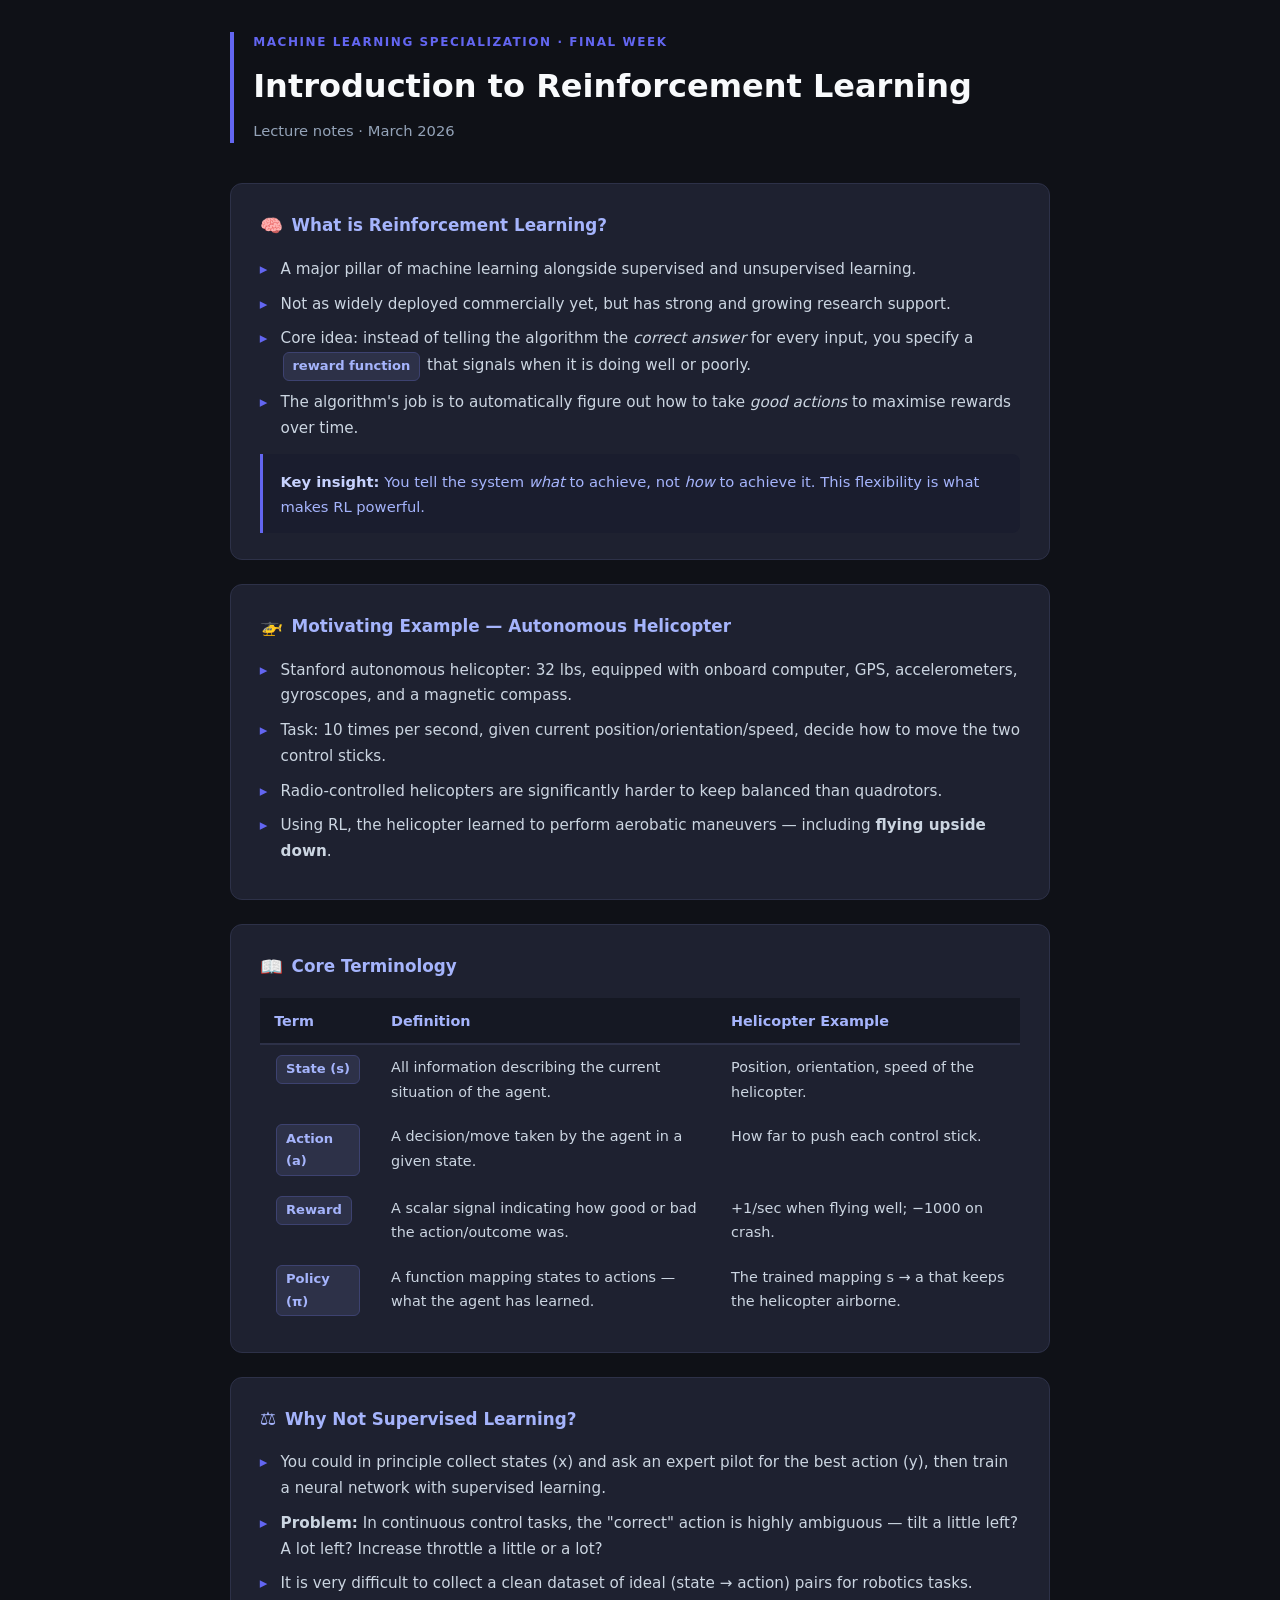
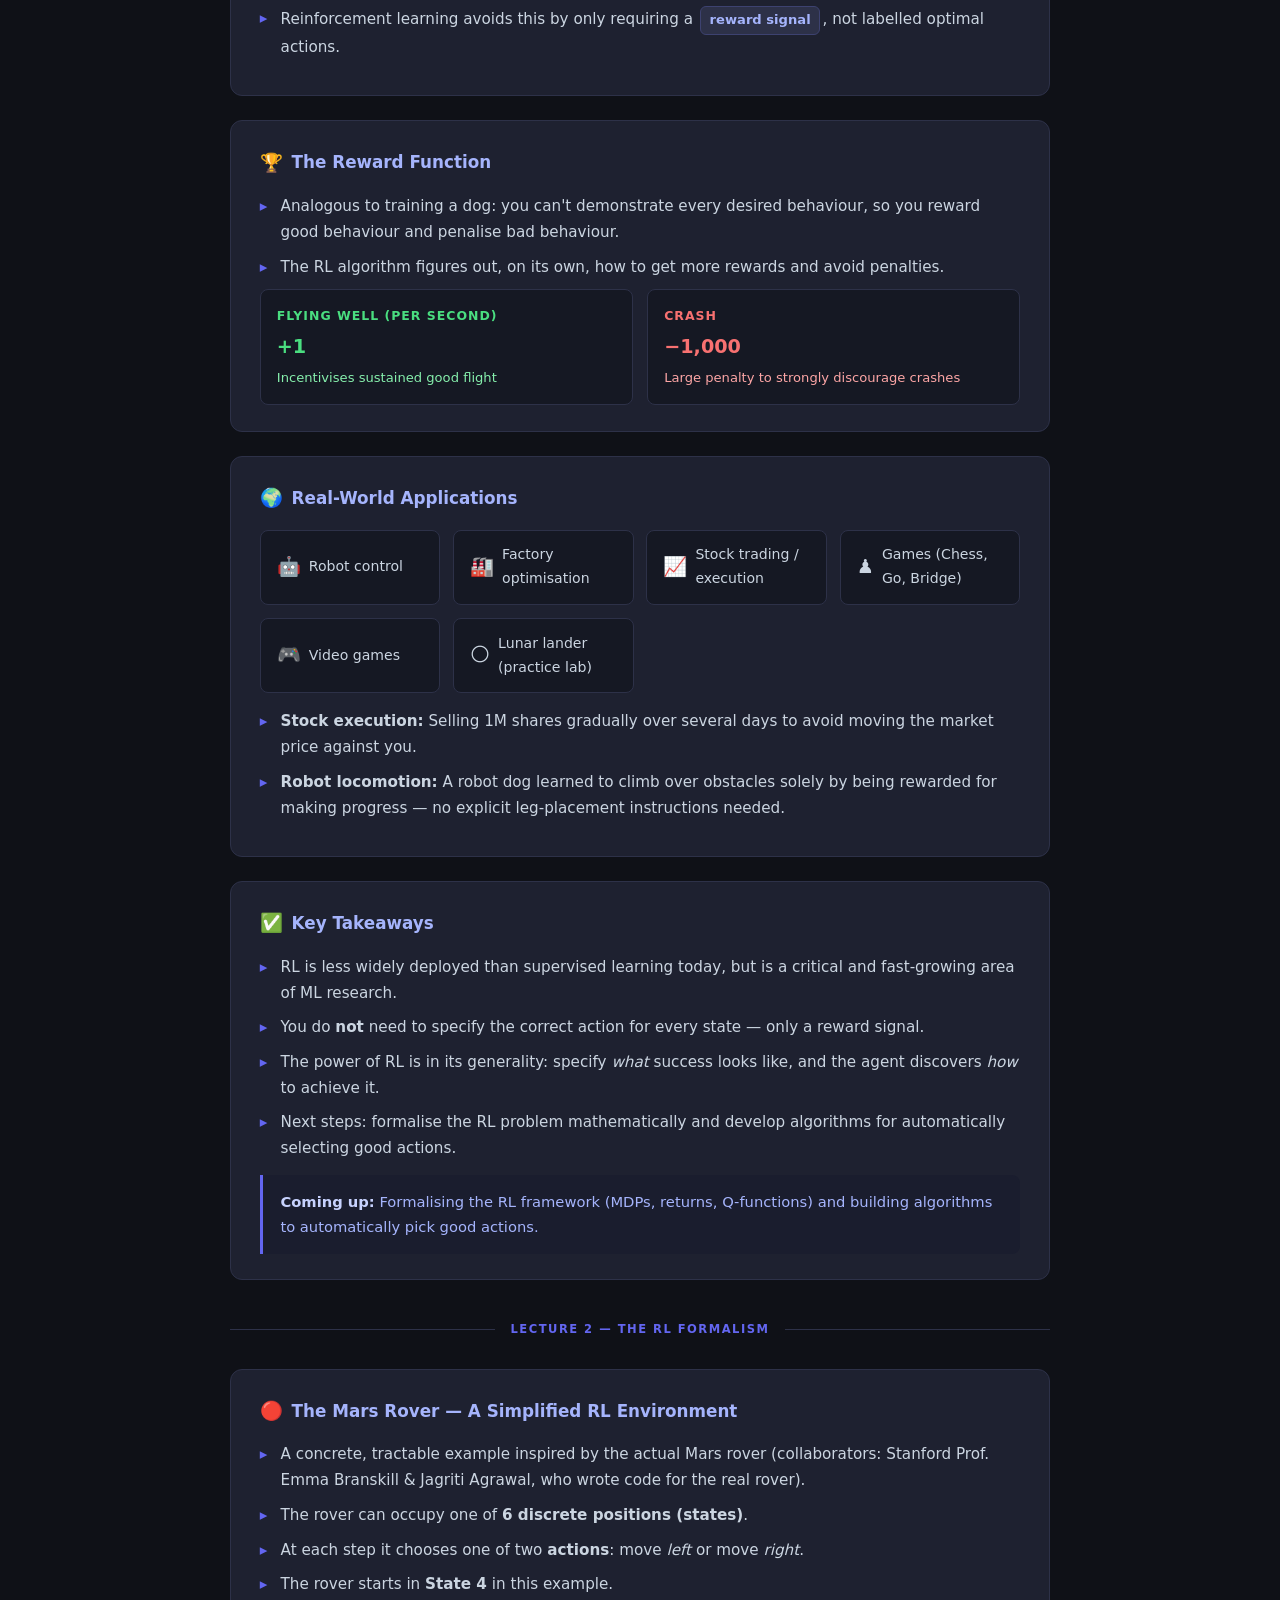
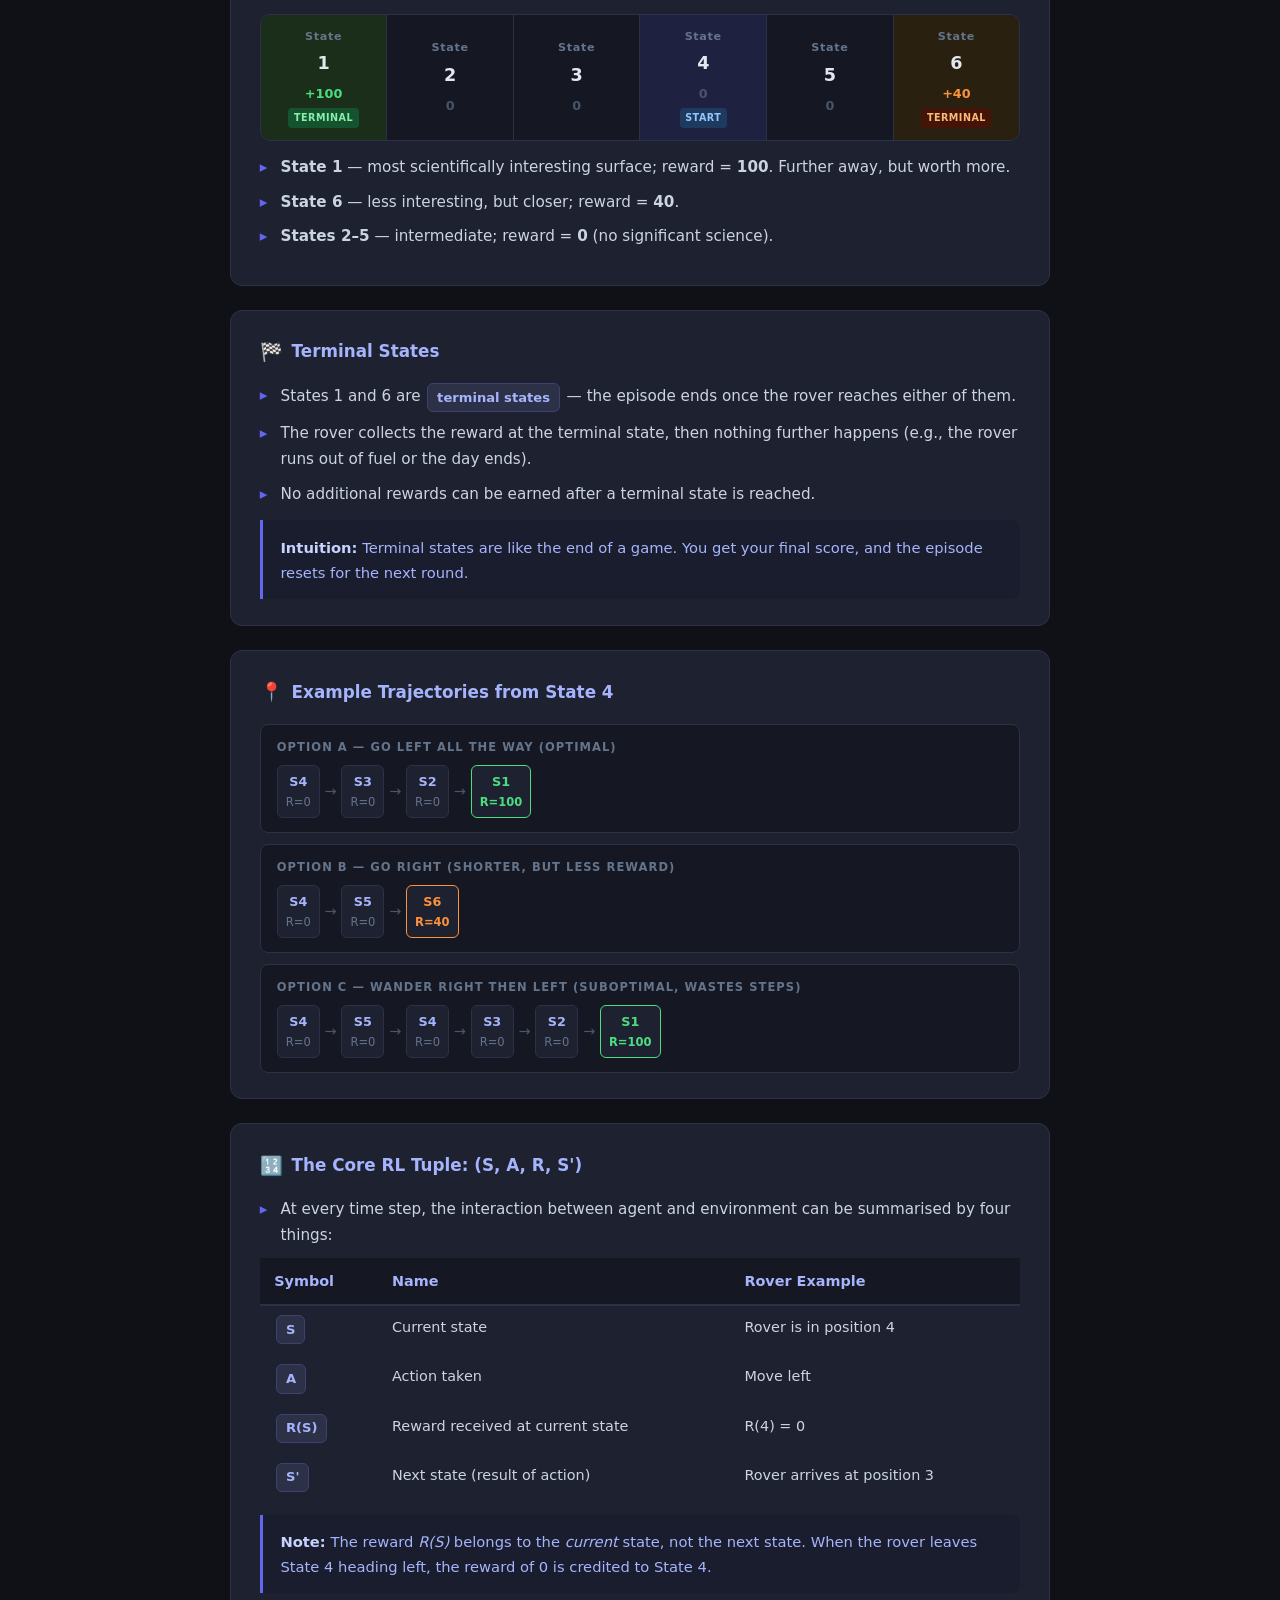
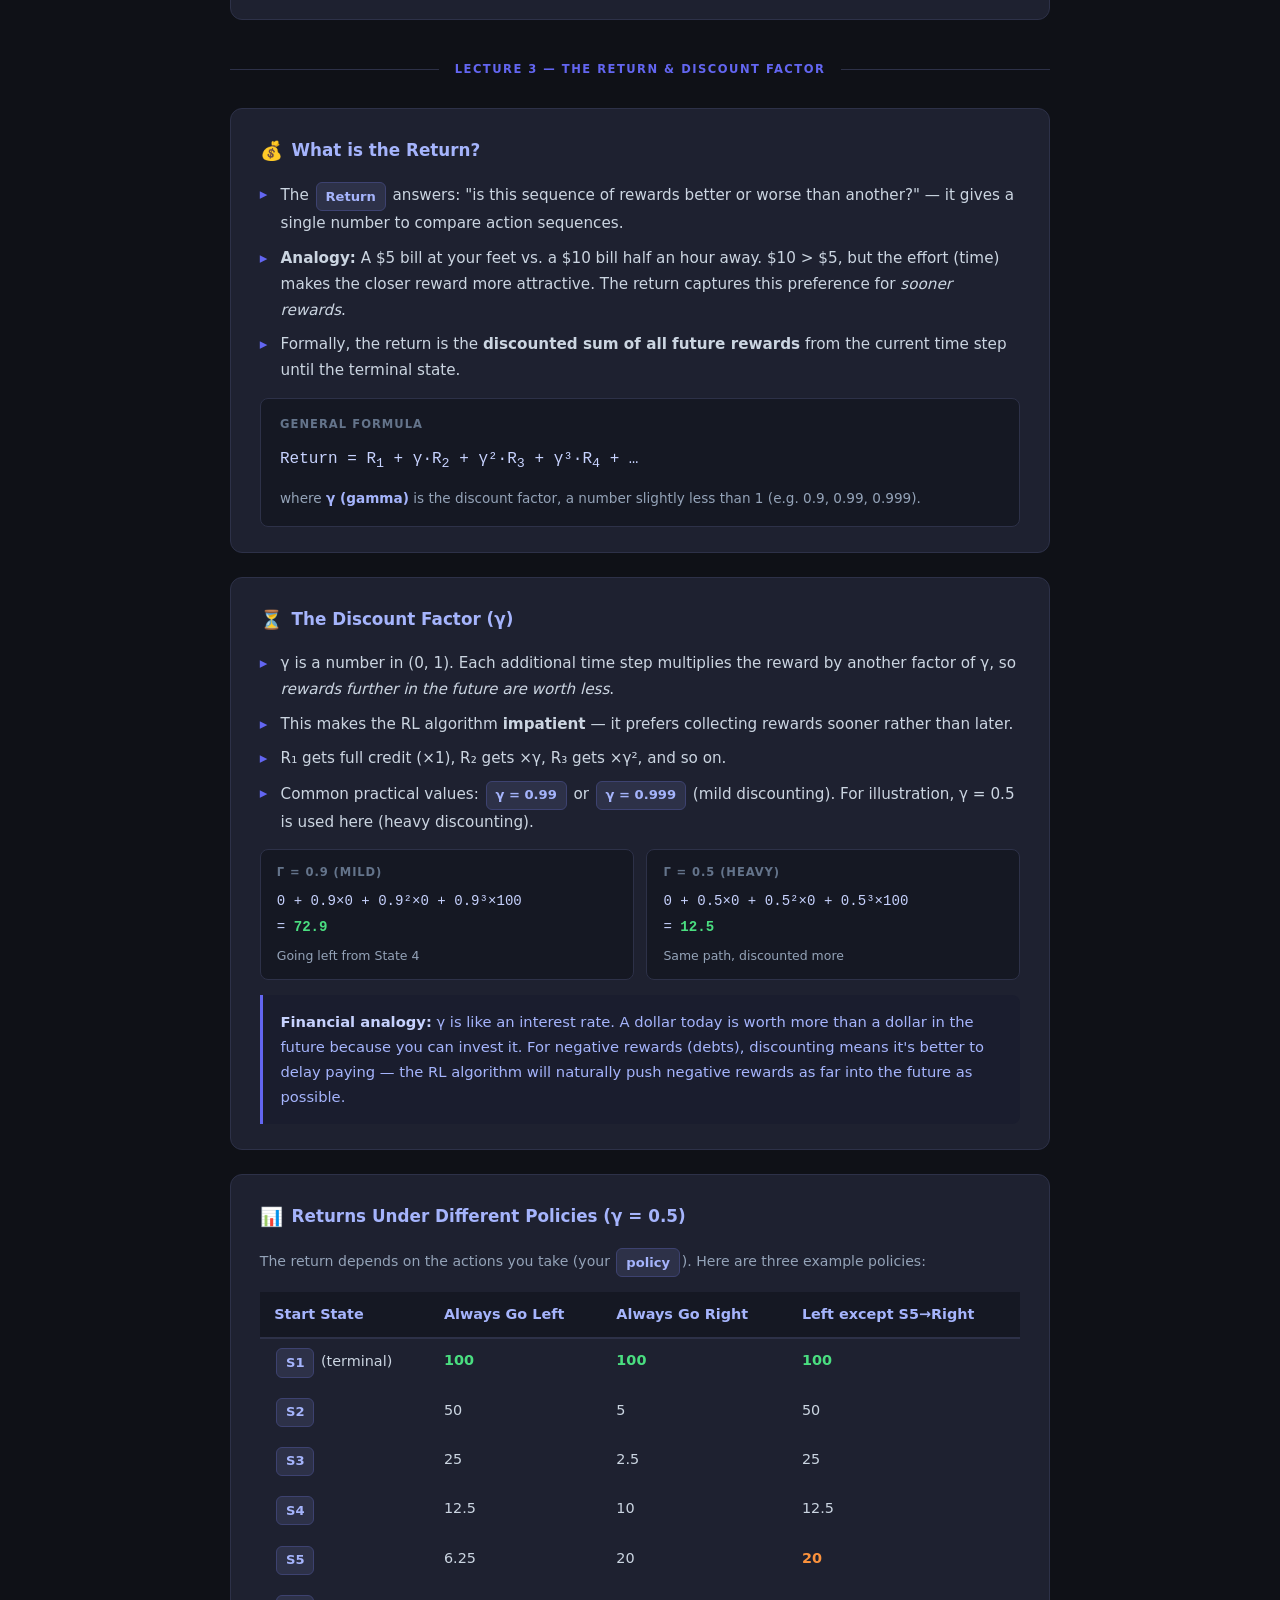
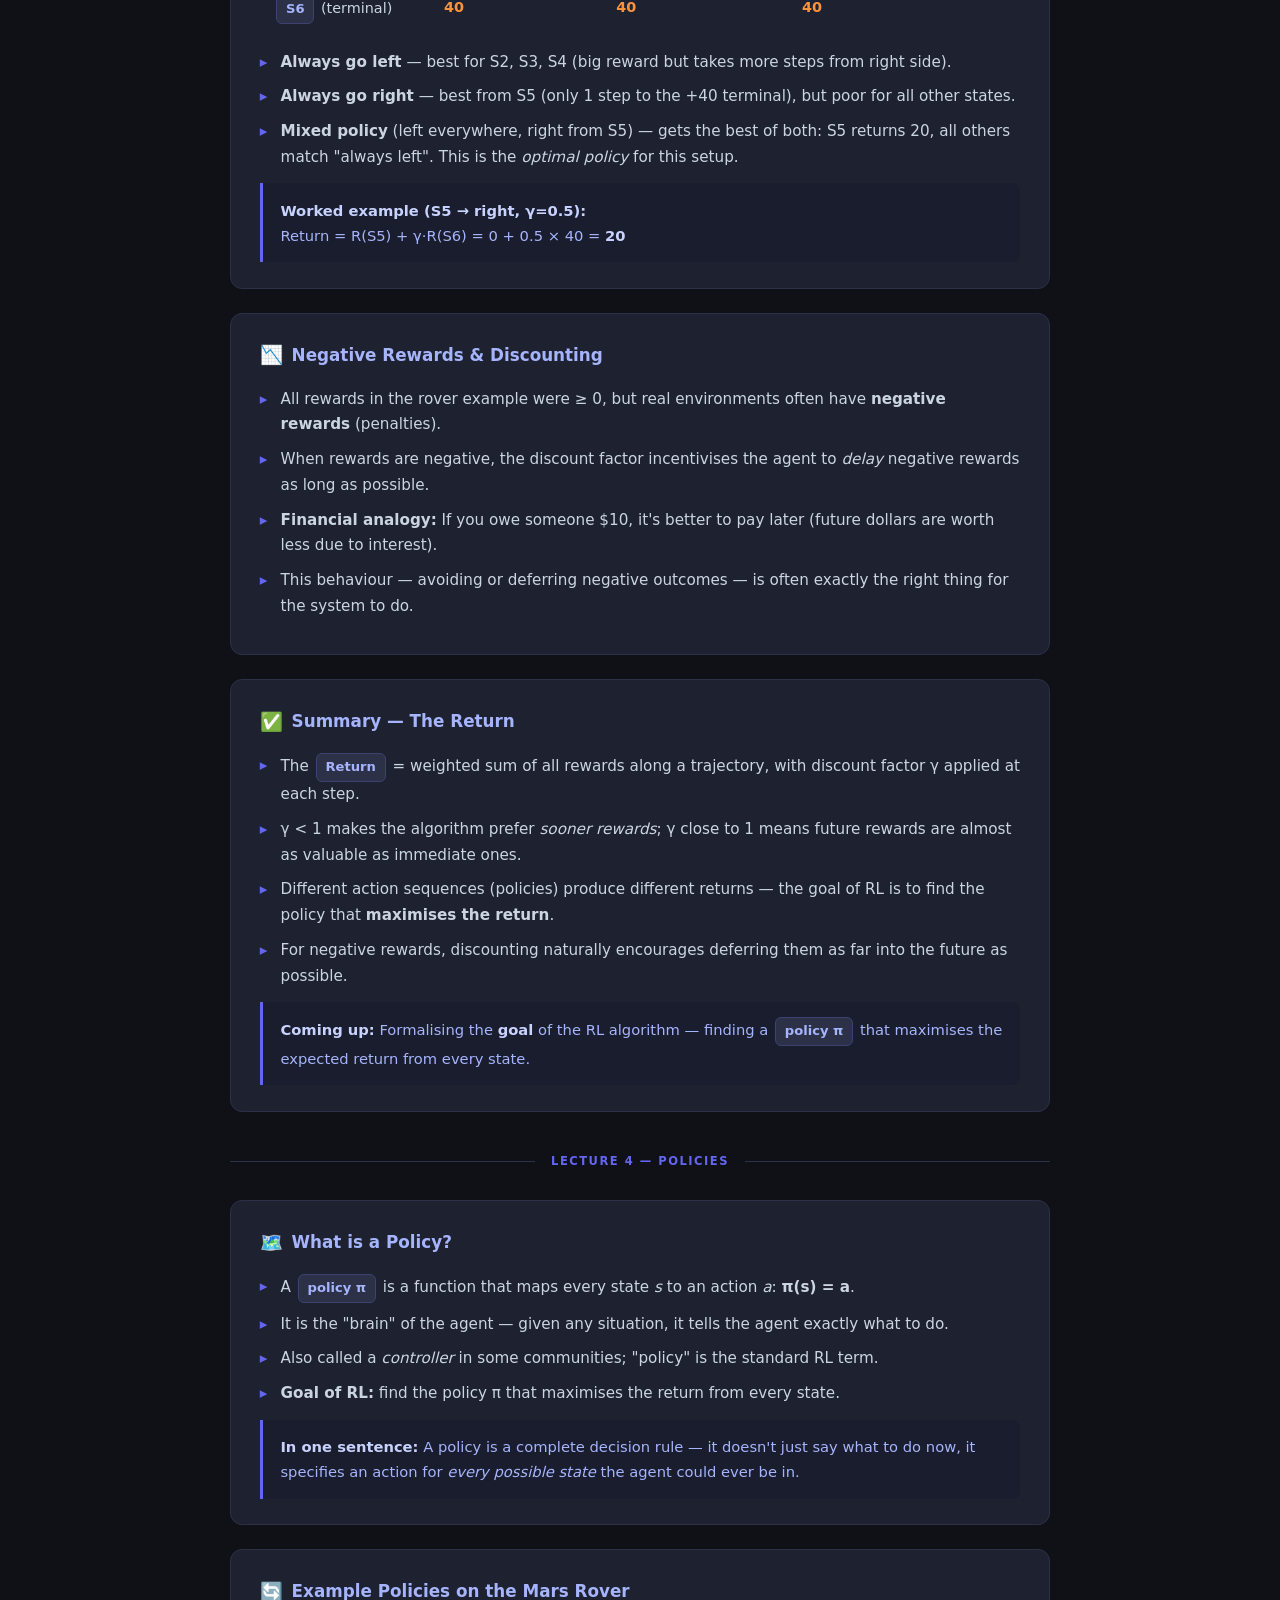
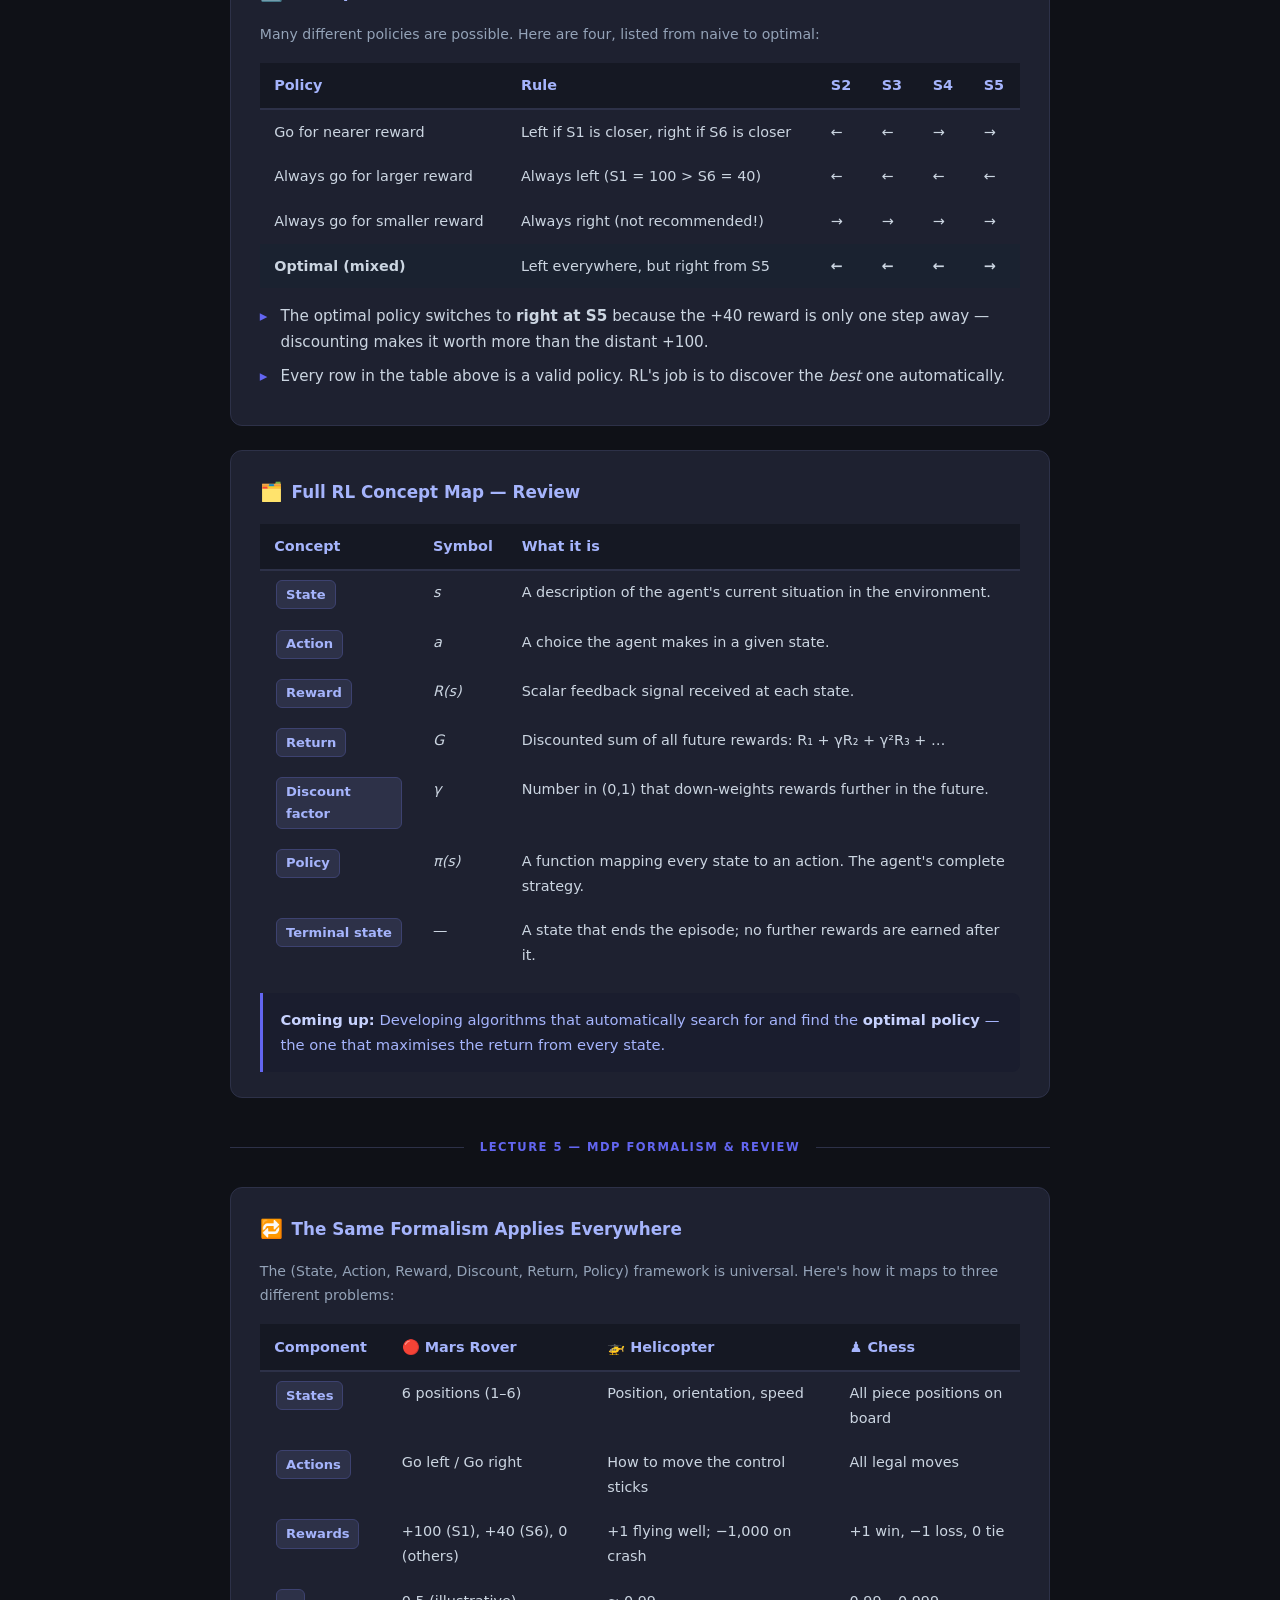
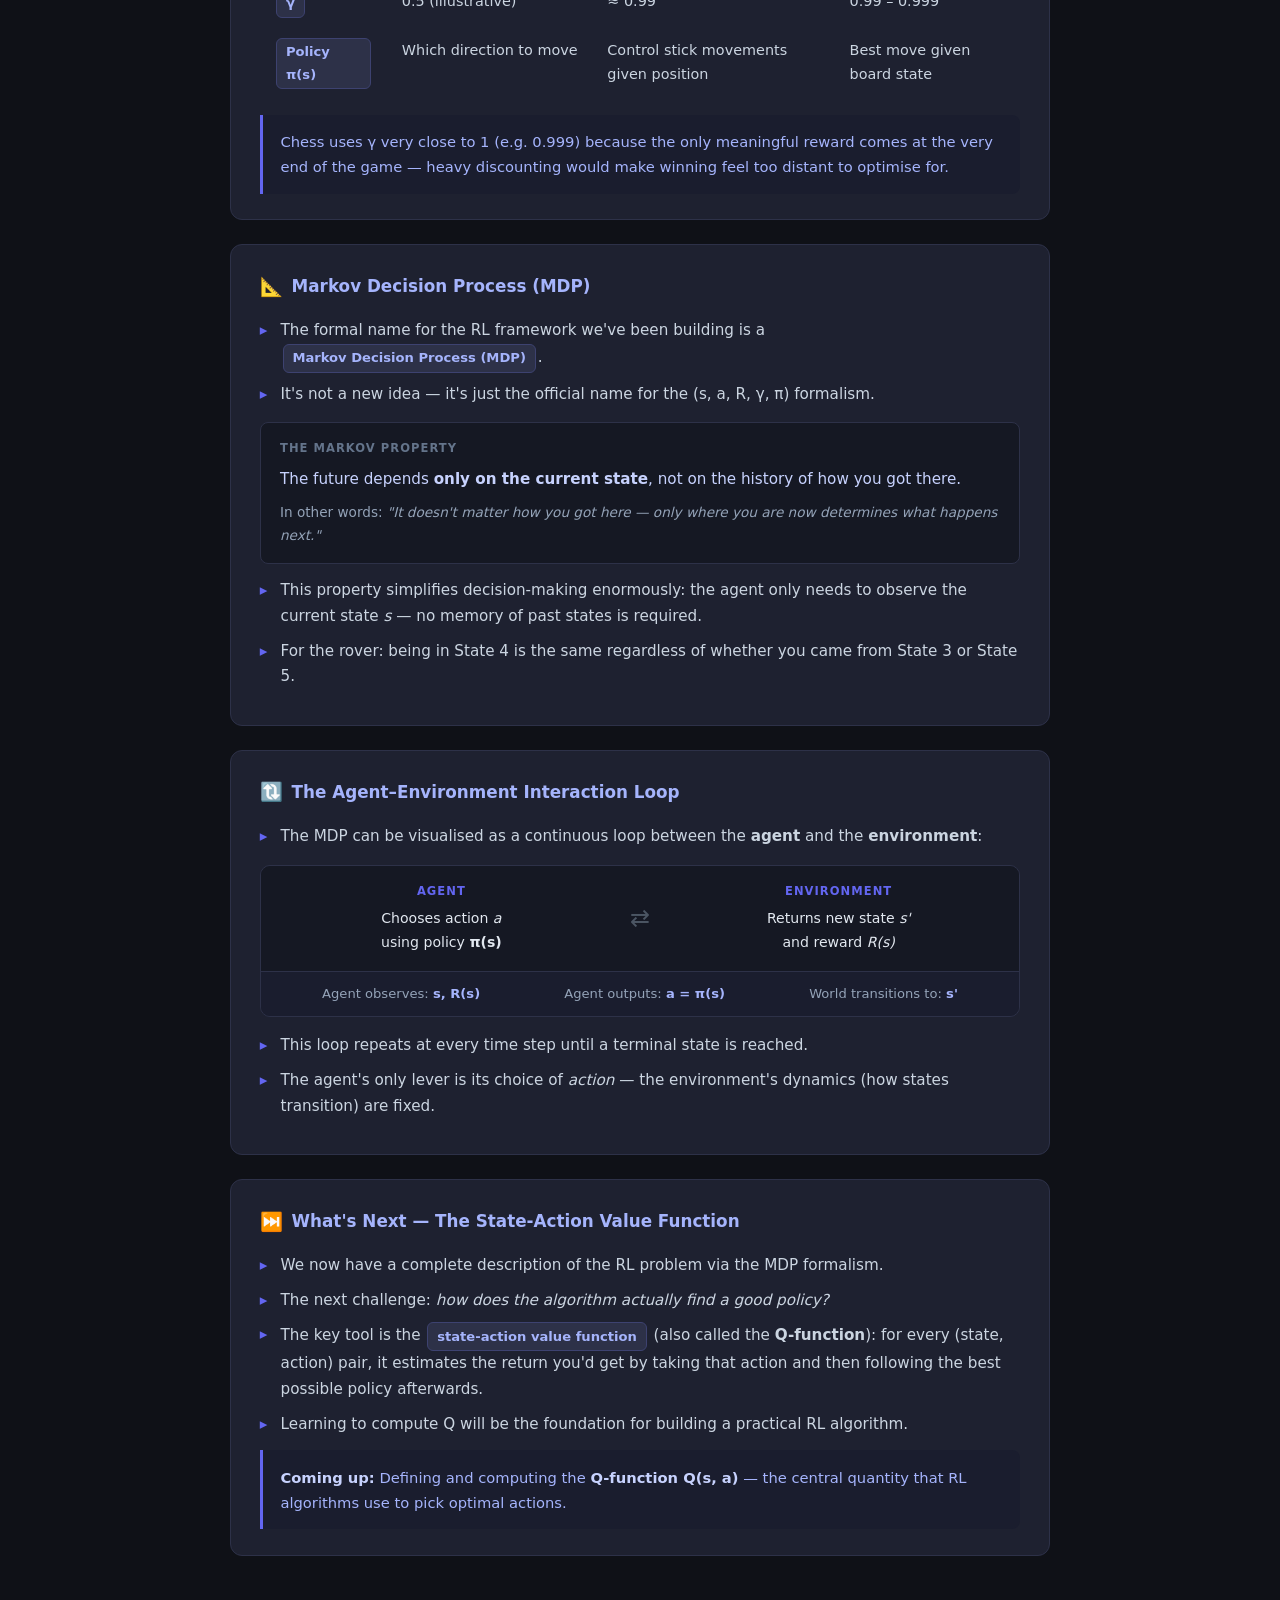
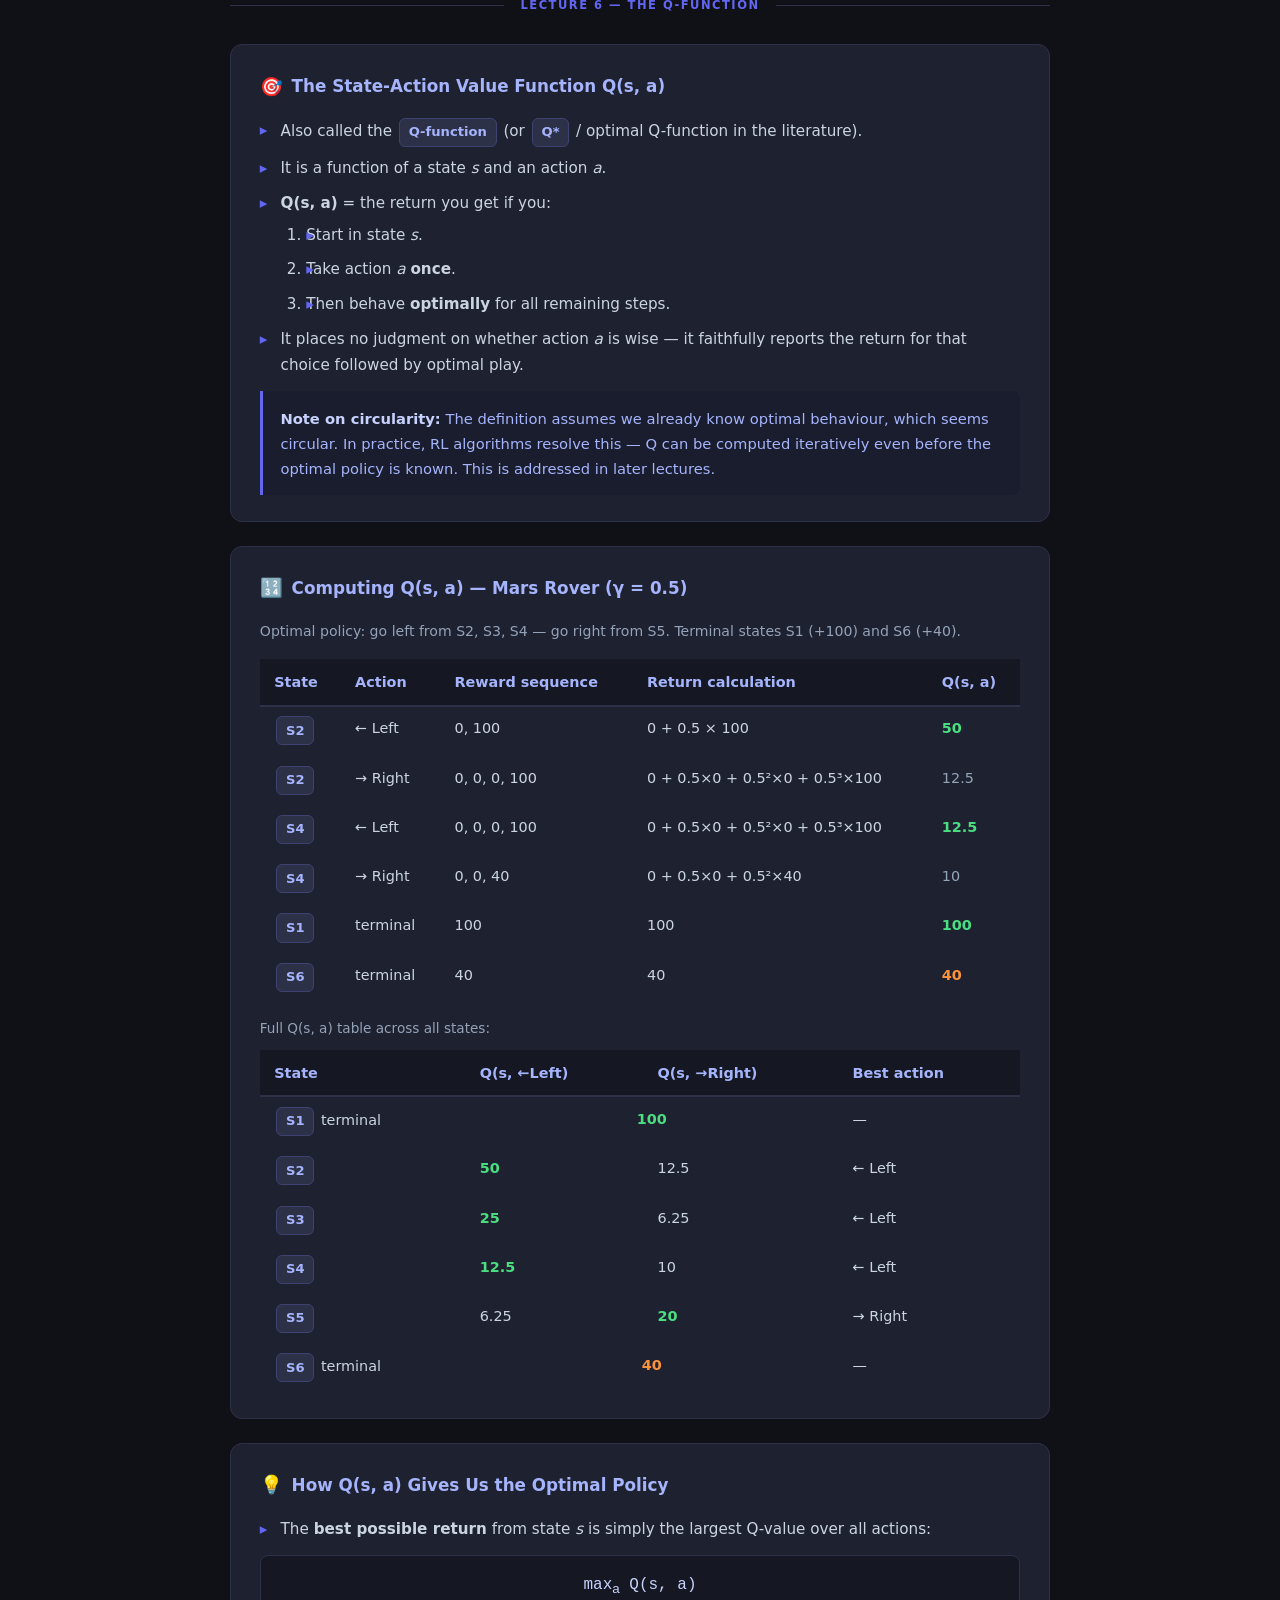
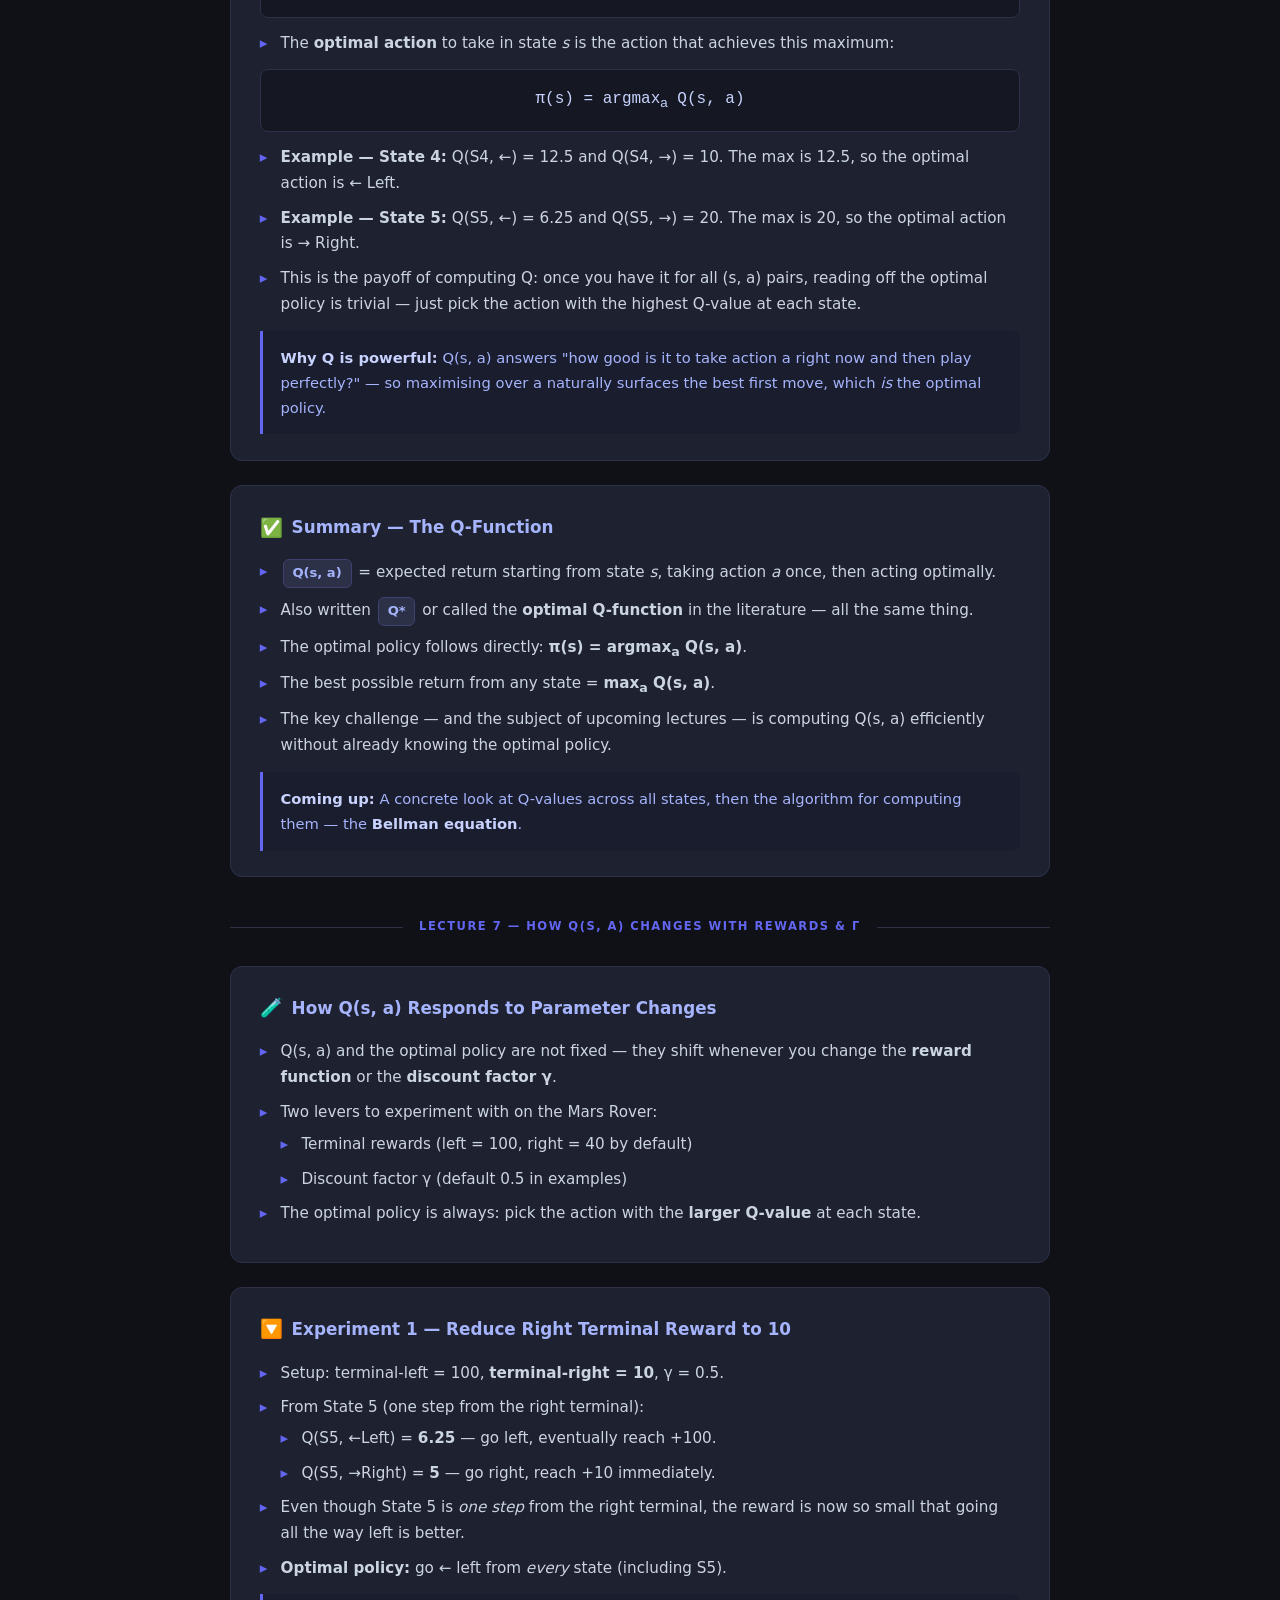
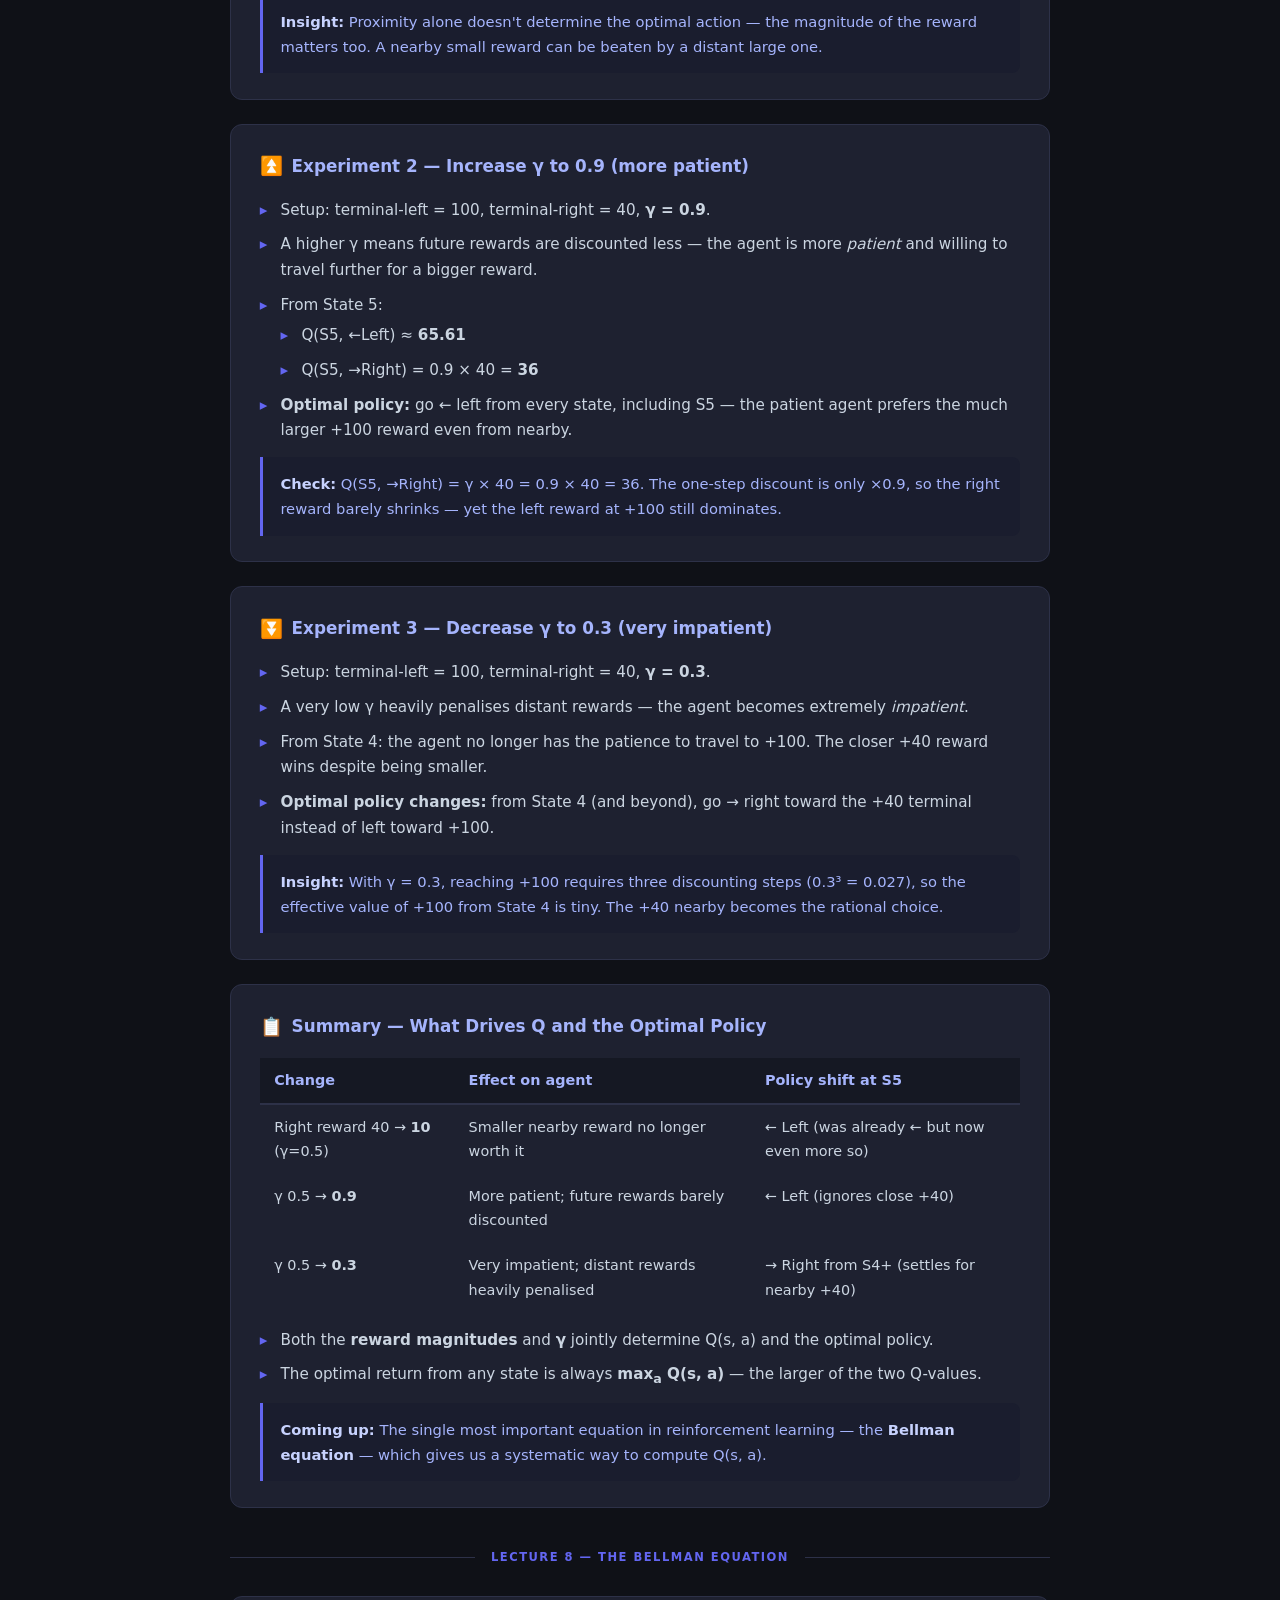
==== commit aa922b9b: "notes updated" ====
--- a/RL_Notes/index.html
+++ b/RL_Notes/index.html
@@ -702,6 +702,556 @@
     </div>
   </div>
 
+  <!-- ── Lecture 6 Divider ── -->
+  <div class="section-divider">
+    <hr />
+    <span>Lecture 6 — The Q-Function</span>
+    <hr />
+  </div>
+
+  <!-- 25. What is the Q-Function? -->
+  <div class="card">
+    <h2><span class="icon">🎯</span> The State-Action Value Function Q(s, a)</h2>
+    <ul>
+      <li>Also called the <span class="term">Q-function</span> (or <span class="term">Q*</span> / optimal Q-function in the literature).</li>
+      <li>It is a function of a state <em>s</em> and an action <em>a</em>.</li>
+      <li><strong>Q(s, a)</strong> = the return you get if you:
+        <ol style="list-style:decimal; padding-left:1.6rem; margin-top:0.4rem;">
+          <li style="padding-left:0;">Start in state <em>s</em>.</li>
+          <li style="padding-left:0;">Take action <em>a</em> <strong>once</strong>.</li>
+          <li style="padding-left:0;">Then behave <strong>optimally</strong> for all remaining steps.</li>
+        </ol>
+      </li>
+      <li>It places no judgment on whether action <em>a</em> is wise — it faithfully reports the return for that choice followed by optimal play.</li>
+    </ul>
+    <div class="callout">
+      <strong>Note on circularity:</strong> The definition assumes we already know optimal behaviour, which seems circular. In practice, RL algorithms resolve this — Q can be computed iteratively even before the optimal policy is known. This is addressed in later lectures.
+    </div>
+  </div>
+
+  <!-- 26. Computing Q(s,a) on the Mars Rover (γ = 0.5) -->
+  <div class="card">
+    <h2><span class="icon">🔢</span> Computing Q(s, a) — Mars Rover (γ = 0.5)</h2>
+    <p style="color:#94a3b8; font-size:0.88rem; margin-bottom:1rem;">
+      Optimal policy: go left from S2, S3, S4 — go right from S5. Terminal states S1 (+100) and S6 (+40).
+    </p>
+
+    <table>
+      <thead>
+        <tr>
+          <th>State</th>
+          <th>Action</th>
+          <th>Reward sequence</th>
+          <th>Return calculation</th>
+          <th>Q(s, a)</th>
+        </tr>
+      </thead>
+      <tbody>
+        <tr>
+          <td><span class="term">S2</span></td>
+          <td>← Left</td>
+          <td>0, 100</td>
+          <td>0 + 0.5 × 100</td>
+          <td style="color:#4ade80; font-weight:700;">50</td>
+        </tr>
+        <tr>
+          <td><span class="term">S2</span></td>
+          <td>→ Right</td>
+          <td>0, 0, 0, 100</td>
+          <td>0 + 0.5×0 + 0.5²×0 + 0.5³×100</td>
+          <td style="color:#94a3b8;">12.5</td>
+        </tr>
+        <tr>
+          <td><span class="term">S4</span></td>
+          <td>← Left</td>
+          <td>0, 0, 0, 100</td>
+          <td>0 + 0.5×0 + 0.5²×0 + 0.5³×100</td>
+          <td style="color:#4ade80; font-weight:700;">12.5</td>
+        </tr>
+        <tr>
+          <td><span class="term">S4</span></td>
+          <td>→ Right</td>
+          <td>0, 0, 40</td>
+          <td>0 + 0.5×0 + 0.5²×40</td>
+          <td style="color:#94a3b8;">10</td>
+        </tr>
+        <tr>
+          <td><span class="term">S1</span></td>
+          <td>terminal</td>
+          <td>100</td>
+          <td>100</td>
+          <td style="color:#4ade80; font-weight:700;">100</td>
+        </tr>
+        <tr>
+          <td><span class="term">S6</span></td>
+          <td>terminal</td>
+          <td>40</td>
+          <td>40</td>
+          <td style="color:#fb923c; font-weight:700;">40</td>
+        </tr>
+      </tbody>
+    </table>
+
+    <!-- Full Q-table -->
+    <p style="color:#94a3b8; font-size:0.85rem; margin: 1rem 0 0.5rem;">Full Q(s, a) table across all states:</p>
+    <table>
+      <thead>
+        <tr><th>State</th><th>Q(s, ←Left)</th><th>Q(s, →Right)</th><th>Best action</th></tr>
+      </thead>
+      <tbody>
+        <tr><td><span class="term">S1</span> terminal</td><td colspan="2" style="text-align:center; color:#4ade80; font-weight:700;">100</td><td>—</td></tr>
+        <tr><td><span class="term">S2</span></td><td style="color:#4ade80; font-weight:700;">50</td><td>12.5</td><td>← Left</td></tr>
+        <tr><td><span class="term">S3</span></td><td style="color:#4ade80; font-weight:700;">25</td><td>6.25</td><td>← Left</td></tr>
+        <tr><td><span class="term">S4</span></td><td style="color:#4ade80; font-weight:700;">12.5</td><td>10</td><td>← Left</td></tr>
+        <tr><td><span class="term">S5</span></td><td>6.25</td><td style="color:#4ade80; font-weight:700;">20</td><td>→ Right</td></tr>
+        <tr><td><span class="term">S6</span> terminal</td><td colspan="2" style="text-align:center; color:#fb923c; font-weight:700;">40</td><td>—</td></tr>
+      </tbody>
+    </table>
+  </div>
+
+  <!-- 27. How Q gives us the optimal policy -->
+  <div class="card">
+    <h2><span class="icon">💡</span> How Q(s, a) Gives Us the Optimal Policy</h2>
+    <ul>
+      <li>The <strong>best possible return</strong> from state <em>s</em> is simply the largest Q-value over all actions:</li>
+    </ul>
+
+    <div style="background:#151823; border:1px solid #2d3148; border-radius:8px; padding:1rem 1.2rem; margin:0.8rem 0; font-family:'Courier New', monospace; color:#c7d2fe; font-size:1rem; text-align:center;">
+      max<sub style="font-family:sans-serif;">a</sub> Q(s, a)
+    </div>
+
+    <ul>
+      <li>The <strong>optimal action</strong> to take in state <em>s</em> is the action that achieves this maximum:</li>
+    </ul>
+
+    <div style="background:#151823; border:1px solid #2d3148; border-radius:8px; padding:1rem 1.2rem; margin:0.8rem 0; font-family:'Courier New', monospace; color:#c7d2fe; font-size:1rem; text-align:center;">
+      π(s) = argmax<sub style="font-family:sans-serif;">a</sub> Q(s, a)
+    </div>
+
+    <ul>
+      <li><strong>Example — State 4:</strong> Q(S4, ←) = 12.5 and Q(S4, →) = 10. The max is 12.5, so the optimal action is ← Left.</li>
+      <li><strong>Example — State 5:</strong> Q(S5, ←) = 6.25 and Q(S5, →) = 20. The max is 20, so the optimal action is → Right.</li>
+      <li>This is the payoff of computing Q: once you have it for all (s, a) pairs, reading off the optimal policy is trivial — just pick the action with the highest Q-value at each state.</li>
+    </ul>
+
+    <div class="callout">
+      <strong>Why Q is powerful:</strong> Q(s, a) answers "how good is it to take action a right now and then play perfectly?" — so maximising over a naturally surfaces the best first move, which <em>is</em> the optimal policy.
+    </div>
+  </div>
+
+  <!-- 28. Summary -->
+  <div class="card">
+    <h2><span class="icon">✅</span> Summary — The Q-Function</h2>
+    <ul>
+      <li><span class="term">Q(s, a)</span> = expected return starting from state <em>s</em>, taking action <em>a</em> once, then acting optimally.</li>
+      <li>Also written <span class="term">Q*</span> or called the <strong>optimal Q-function</strong> in the literature — all the same thing.</li>
+      <li>The optimal policy follows directly: <strong>π(s) = argmax<sub>a</sub> Q(s, a)</strong>.</li>
+      <li>The best possible return from any state = <strong>max<sub>a</sub> Q(s, a)</strong>.</li>
+      <li>The key challenge — and the subject of upcoming lectures — is computing Q(s, a) efficiently without already knowing the optimal policy.</li>
+    </ul>
+    <div class="callout">
+      <strong>Coming up:</strong> A concrete look at Q-values across all states, then the algorithm for computing them — the <strong>Bellman equation</strong>.
+    </div>
+  </div>
+
+  <!-- ── Lecture 7 Divider ── -->
+  <div class="section-divider">
+    <hr />
+    <span>Lecture 7 — How Q(s, a) Changes with Rewards &amp; γ</span>
+    <hr />
+  </div>
+
+  <!-- 29. What changes Q? -->
+  <div class="card">
+    <h2><span class="icon">🧪</span> How Q(s, a) Responds to Parameter Changes</h2>
+    <ul>
+      <li>Q(s, a) and the optimal policy are not fixed — they shift whenever you change the <strong>reward function</strong> or the <strong>discount factor γ</strong>.</li>
+      <li>Two levers to experiment with on the Mars Rover:
+        <ul style="margin-top:0.4rem;">
+          <li>Terminal rewards (left = 100, right = 40 by default)</li>
+          <li>Discount factor γ (default 0.5 in examples)</li>
+        </ul>
+      </li>
+      <li>The optimal policy is always: pick the action with the <strong>larger Q-value</strong> at each state.</li>
+    </ul>
+  </div>
+
+  <!-- 30. Experiment 1 — smaller right reward -->
+  <div class="card">
+    <h2><span class="icon">🔽</span> Experiment 1 — Reduce Right Terminal Reward to 10</h2>
+    <ul>
+      <li>Setup: terminal-left = 100, <strong>terminal-right = 10</strong>, γ = 0.5.</li>
+      <li>From State 5 (one step from the right terminal):
+        <ul style="margin-top:0.3rem;">
+          <li>Q(S5, ←Left) = <strong>6.25</strong> — go left, eventually reach +100.</li>
+          <li>Q(S5, →Right) = <strong>5</strong> — go right, reach +10 immediately.</li>
+        </ul>
+      </li>
+      <li>Even though State 5 is <em>one step</em> from the right terminal, the reward is now so small that going all the way left is better.</li>
+      <li><strong>Optimal policy:</strong> go ← left from <em>every</em> state (including S5).</li>
+    </ul>
+    <div class="callout">
+      <strong>Insight:</strong> Proximity alone doesn't determine the optimal action — the magnitude of the reward matters too. A nearby small reward can be beaten by a distant large one.
+    </div>
+  </div>
+
+  <!-- 31. Experiment 2 — higher gamma (more patient) -->
+  <div class="card">
+    <h2><span class="icon">⏫</span> Experiment 2 — Increase γ to 0.9 (more patient)</h2>
+    <ul>
+      <li>Setup: terminal-left = 100, terminal-right = 40, <strong>γ = 0.9</strong>.</li>
+      <li>A higher γ means future rewards are discounted less — the agent is more <em>patient</em> and willing to travel further for a bigger reward.</li>
+      <li>From State 5:
+        <ul style="margin-top:0.3rem;">
+          <li>Q(S5, ←Left) ≈ <strong>65.61</strong></li>
+          <li>Q(S5, →Right) = 0.9 × 40 = <strong>36</strong></li>
+        </ul>
+      </li>
+      <li><strong>Optimal policy:</strong> go ← left from every state, including S5 — the patient agent prefers the much larger +100 reward even from nearby.</li>
+    </ul>
+    <div class="callout">
+      <strong>Check:</strong> Q(S5, →Right) = γ × 40 = 0.9 × 40 = 36. The one-step discount is only ×0.9, so the right reward barely shrinks — yet the left reward at +100 still dominates.
+    </div>
+  </div>
+
+  <!-- 32. Experiment 3 — very low gamma (very impatient) -->
+  <div class="card">
+    <h2><span class="icon">⏬</span> Experiment 3 — Decrease γ to 0.3 (very impatient)</h2>
+    <ul>
+      <li>Setup: terminal-left = 100, terminal-right = 40, <strong>γ = 0.3</strong>.</li>
+      <li>A very low γ heavily penalises distant rewards — the agent becomes extremely <em>impatient</em>.</li>
+      <li>From State 4: the agent no longer has the patience to travel to +100. The closer +40 reward wins despite being smaller.</li>
+      <li><strong>Optimal policy changes:</strong> from State 4 (and beyond), go → right toward the +40 terminal instead of left toward +100.</li>
+    </ul>
+    <div class="callout">
+      <strong>Insight:</strong> With γ = 0.3, reaching +100 requires three discounting steps (0.3³ = 0.027), so the effective value of +100 from State 4 is tiny. The +40 nearby becomes the rational choice.
+    </div>
+  </div>
+
+  <!-- 33. Summary of experiments -->
+  <div class="card">
+    <h2><span class="icon">📋</span> Summary — What Drives Q and the Optimal Policy</h2>
+    <table>
+      <thead>
+        <tr>
+          <th>Change</th>
+          <th>Effect on agent</th>
+          <th>Policy shift at S5</th>
+        </tr>
+      </thead>
+      <tbody>
+        <tr>
+          <td>Right reward 40 → <strong>10</strong> (γ=0.5)</td>
+          <td>Smaller nearby reward no longer worth it</td>
+          <td>← Left (was already ← but now even more so)</td>
+        </tr>
+        <tr>
+          <td>γ 0.5 → <strong>0.9</strong></td>
+          <td>More patient; future rewards barely discounted</td>
+          <td>← Left (ignores close +40)</td>
+        </tr>
+        <tr>
+          <td>γ 0.5 → <strong>0.3</strong></td>
+          <td>Very impatient; distant rewards heavily penalised</td>
+          <td>→ Right from S4+ (settles for nearby +40)</td>
+        </tr>
+      </tbody>
+    </table>
+    <ul style="margin-top:1rem;">
+      <li>Both the <strong>reward magnitudes</strong> and <strong>γ</strong> jointly determine Q(s, a) and the optimal policy.</li>
+      <li>The optimal return from any state is always <strong>max<sub>a</sub> Q(s, a)</strong> — the larger of the two Q-values.</li>
+    </ul>
+    <div class="callout">
+      <strong>Coming up:</strong> The single most important equation in reinforcement learning — the <strong>Bellman equation</strong> — which gives us a systematic way to compute Q(s, a).
+    </div>
+  </div>
+
+  <!-- ── Lecture 8 Divider ── -->
+  <div class="section-divider">
+    <hr />
+    <span>Lecture 8 — The Bellman Equation</span>
+    <hr />
+  </div>
+
+  <!-- 34. The Bellman Equation -->
+  <div class="card">
+    <h2><span class="icon">🔔</span> The Bellman Equation</h2>
+    <ul>
+      <li>The key equation in RL for computing Q(s, a).</li>
+      <li>Uses the following notation:
+        <ul style="margin-top:0.4rem;">
+          <li><span class="term">s</span> — current state</li>
+          <li><span class="term">a</span> — current action</li>
+          <li><span class="term">R(s)</span> — reward received at current state (also called the <em>immediate reward</em>)</li>
+          <li><span class="term">s'</span> — next state after taking action <em>a</em></li>
+          <li><span class="term">a'</span> — action taken in the next state s'</li>
+        </ul>
+      </li>
+    </ul>
+
+    <!-- The equation -->
+    <div style="background:#151823; border:1px solid #2d3148; border-radius:8px; padding:1.1rem 1.3rem; margin:1rem 0; text-align:center;">
+      <div style="font-size:0.7rem; font-weight:700; letter-spacing:0.1em; text-transform:uppercase; color:#64748b; margin-bottom:0.6rem;">Bellman Equation</div>
+      <div style="font-family:'Courier New', monospace; color:#c7d2fe; font-size:1.05rem; line-height:2;">
+        Q(s, a) = R(s) + γ · max<sub style="font-family:sans-serif;">a'</sub> Q(s', a')
+      </div>
+    </div>
+
+    <ul>
+      <li><strong>R(s)</strong> — the immediate reward for being in state <em>s</em>.</li>
+      <li><strong>γ · max<sub>a'</sub> Q(s', a')</strong> — the discounted best possible return from the next state s'.</li>
+      <li><strong>Terminal states:</strong> there is no s', so the second term disappears: Q(s, a) = R(s) only.</li>
+    </ul>
+  </div>
+
+  <!-- 35. Worked examples -->
+  <div class="card">
+    <h2><span class="icon">✏️</span> Bellman Equation — Worked Examples (γ = 0.5)</h2>
+
+    <!-- Example 1 -->
+    <div style="background:#151823; border:1px solid #2d3148; border-radius:8px; padding:1rem 1.2rem; margin-bottom:0.9rem;">
+      <div style="font-size:0.72rem; font-weight:700; letter-spacing:0.09em; text-transform:uppercase; color:#64748b; margin-bottom:0.6rem;">Q(S2, →Right)</div>
+      <ul>
+        <li>s = S2, a = →Right  →  s' = S3</li>
+        <li>R(S2) = 0</li>
+        <li>Q-values at S3: Q(S3, ←) = 25, Q(S3, →) = 6.25 → max = <strong>25</strong></li>
+      </ul>
+      <div style="font-family:'Courier New', monospace; color:#c7d2fe; margin-top:0.7rem; font-size:0.9rem; line-height:1.9;">
+        Q(S2, →) = 0 + 0.5 × 25 = <strong style="color:#4ade80;">12.5</strong>
+      </div>
+    </div>
+
+    <!-- Example 2 -->
+    <div style="background:#151823; border:1px solid #2d3148; border-radius:8px; padding:1rem 1.2rem; margin-bottom:0.9rem;">
+      <div style="font-size:0.72rem; font-weight:700; letter-spacing:0.09em; text-transform:uppercase; color:#64748b; margin-bottom:0.6rem;">Q(S4, ←Left)</div>
+      <ul>
+        <li>s = S4, a = ←Left  →  s' = S3</li>
+        <li>R(S4) = 0</li>
+        <li>Q-values at S3: Q(S3, ←) = 25, Q(S3, →) = 6.25 → max = <strong>25</strong></li>
+      </ul>
+      <div style="font-family:'Courier New', monospace; color:#c7d2fe; margin-top:0.7rem; font-size:0.9rem; line-height:1.9;">
+        Q(S4, ←) = 0 + 0.5 × 25 = <strong style="color:#4ade80;">12.5</strong>
+      </div>
+    </div>
+
+    <!-- Example 3 terminal -->
+    <div style="background:#151823; border:1px solid #2d3148; border-radius:8px; padding:1rem 1.2rem;">
+      <div style="font-size:0.72rem; font-weight:700; letter-spacing:0.09em; text-transform:uppercase; color:#64748b; margin-bottom:0.6rem;">Terminal States (S1, S6)</div>
+      <ul>
+        <li>No next state s' exists → second term drops out.</li>
+      </ul>
+      <div style="font-family:'Courier New', monospace; color:#c7d2fe; margin-top:0.7rem; font-size:0.9rem; line-height:1.9;">
+        Q(S1, any) = R(S1) = <strong style="color:#4ade80;">100</strong><br>
+        Q(S6, any) = R(S6) = <strong style="color:#fb923c;">40</strong>
+      </div>
+    </div>
+  </div>
+
+  <!-- 36. Intuition behind the Bellman equation -->
+  <div class="card">
+    <h2><span class="icon">🧩</span> Intuition — Two-Part Decomposition</h2>
+    <ul>
+      <li>The total return from state <em>s</em> can always be split into exactly two parts:</li>
+    </ul>
+
+    <div style="display:grid; grid-template-columns:1fr 1fr; gap:0.9rem; margin:0.8rem 0;">
+      <div style="background:#151823; border:1px solid #2d3148; border-radius:8px; padding:0.9rem 1rem;">
+        <div style="font-size:0.7rem; font-weight:700; text-transform:uppercase; letter-spacing:0.08em; color:#6366f1; margin-bottom:0.4rem;">Part 1 — Immediate reward</div>
+        <div style="font-family:'Courier New', monospace; color:#c7d2fe; font-size:0.95rem;">R(s)</div>
+        <div style="color:#94a3b8; font-size:0.82rem; margin-top:0.35rem;">R₁ in the reward sequence. You collect this reward simply by being in state <em>s</em>.</div>
+      </div>
+      <div style="background:#151823; border:1px solid #2d3148; border-radius:8px; padding:0.9rem 1rem;">
+        <div style="font-size:0.7rem; font-weight:700; text-transform:uppercase; letter-spacing:0.08em; color:#6366f1; margin-bottom:0.4rem;">Part 2 — Discounted future return</div>
+        <div style="font-family:'Courier New', monospace; color:#c7d2fe; font-size:0.95rem;">γ · max<sub style="font-family:sans-serif;">a'</sub> Q(s', a')</div>
+        <div style="color:#94a3b8; font-size:0.82rem; margin-top:0.35rem;">The best return achievable from the next state s', scaled by γ.</div>
+      </div>
+    </div>
+
+    <ul>
+      <li>The full return sequence is: R₁ + γR₂ + γ²R₃ + … = R₁ + γ(R₂ + γR₃ + …)</li>
+      <li>The bracketed part (R₂ + γR₃ + …) is exactly the optimal return starting from s'. This is max<sub>a'</sub> Q(s', a').</li>
+      <li>Hence: <strong>Q(s,a) = R(s) + γ · max<sub>a'</sub> Q(s', a')</strong> — the Bellman equation.</li>
+    </ul>
+
+    <!-- Concrete breakdown -->
+    <div style="background:#151823; border:1px solid #2d3148; border-radius:8px; padding:1rem 1.2rem; margin-top:0.8rem;">
+      <div style="font-size:0.7rem; font-weight:700; text-transform:uppercase; letter-spacing:0.08em; color:#64748b; margin-bottom:0.5rem;">Concrete breakdown — Q(S4, ←Left)</div>
+      <div style="font-family:'Courier New', monospace; color:#94a3b8; font-size:0.86rem; line-height:2;">
+        Full return: <span style="color:#c7d2fe;">0</span> + 0.5×<span style="color:#c7d2fe;">0</span> + 0.5²×<span style="color:#c7d2fe;">0</span> + 0.5³×<span style="color:#c7d2fe;">100</span> = 12.5<br>
+        Split:&nbsp;&nbsp;&nbsp;&nbsp;&nbsp; R(S4) + 0.5 × (optimal return from S3)<br>
+        &nbsp;&nbsp;&nbsp;&nbsp;&nbsp;&nbsp;&nbsp;&nbsp;&nbsp;&nbsp;&nbsp; = <span style="color:#4ade80;">0</span> + 0.5 × <span style="color:#4ade80;">25</span> = <strong style="color:#4ade80;">12.5</strong>  ✓
+      </div>
+    </div>
+  </div>
+
+  <!-- 37. Summary -->
+  <div class="card">
+    <h2><span class="icon">✅</span> Summary — The Bellman Equation</h2>
+    <ul>
+      <li>The Bellman equation gives a recursive way to compute Q(s, a) for any state-action pair.</li>
+      <li>Every Q-value equals the <strong>immediate reward</strong> plus the <strong>discounted best future return</strong>.</li>
+      <li>At terminal states: Q(s, a) = R(s) — no future term.</li>
+      <li>Computing Q via Bellman will be the foundation of the RL algorithm built in subsequent lectures.</li>
+    </ul>
+    <div class="callout">
+      <strong>Coming up:</strong> Stochastic MDPs (optional) — where actions have a random effect — then the full RL learning algorithm.
+    </div>
+  </div>
+
+  <!-- ── Lecture 9 Divider ── -->
+  <div class="section-divider">
+    <hr />
+    <span>Lecture 9 (Optional) — Stochastic Environments</span>
+    <hr />
+  </div>
+
+  <!-- 38. What is a Stochastic Environment? -->
+  <div class="card">
+    <h2><span class="icon">🎲</span> Stochastic Environments</h2>
+    <ul>
+      <li>In practice, actions don't always produce the intended outcome — wind, slippery floors, wheel slip, and rocks can all cause the robot to end up somewhere unexpected.</li>
+      <li>A <span class="term">stochastic environment</span> (or stochastic MDP) models this: taking action <em>a</em> in state <em>s</em> leads to a <em>random</em> next state s'.</li>
+    </ul>
+
+    <!-- Mars Rover stochastic example -->
+    <p style="color:#94a3b8; font-size:0.88rem; margin: 0.9rem 0 0.5rem;">Mars Rover example — command: go ←Left</p>
+    <div style="display:grid; grid-template-columns:1fr 1fr; gap:0.8rem;">
+      <div style="background:#151823; border:1px solid #2d3148; border-radius:8px; padding:0.85rem 1rem;">
+        <div style="font-size:0.7rem; font-weight:700; text-transform:uppercase; letter-spacing:0.08em; color:#4ade80; margin-bottom:0.35rem;">90% of the time</div>
+        <div style="color:#cbd5e1; font-size:0.9rem;">Successfully goes left → ends up in <strong>S3</strong></div>
+      </div>
+      <div style="background:#151823; border:1px solid #2d3148; border-radius:8px; padding:0.85rem 1rem;">
+        <div style="font-size:0.7rem; font-weight:700; text-transform:uppercase; letter-spacing:0.08em; color:#f87171; margin-bottom:0.35rem;">10% of the time</div>
+        <div style="color:#cbd5e1; font-size:0.9rem;">Slips and goes right → ends up in <strong>S5</strong></div>
+      </div>
+    </div>
+    <ul style="margin-top:0.9rem;">
+      <li>The same holds in reverse: command →Right has a 90% chance of reaching S5 and a 10% chance of reaching S3.</li>
+    </ul>
+  </div>
+
+  <!-- 39. Example Trajectories with Stochasticity -->
+  <div class="card">
+    <h2><span class="icon">🔀</span> Stochastic Trajectories from State 4</h2>
+    <p style="color:#94a3b8; font-size:0.88rem; margin-bottom:0.9rem;">Even with the same policy (←Left from S2–S4, →Right from S5), each episode can unfold differently:</p>
+
+    <div class="trajectory">
+      <div class="traj-label">Lucky run — no slips</div>
+      <div class="traj-steps">
+        <div class="traj-step"><span class="ts-state">S4</span><span class="ts-reward">R=0</span></div>
+        <div class="traj-arrow">→</div>
+        <div class="traj-step"><span class="ts-state">S3</span><span class="ts-reward">R=0</span></div>
+        <div class="traj-arrow">→</div>
+        <div class="traj-step"><span class="ts-state">S2</span><span class="ts-reward">R=0</span></div>
+        <div class="traj-arrow">→</div>
+        <div class="traj-step terminal"><span class="ts-state">S1</span><span class="ts-reward">R=100</span></div>
+      </div>
+    </div>
+
+    <div class="trajectory">
+      <div class="traj-label">One slip — backtracks to S4 from S3</div>
+      <div class="traj-steps">
+        <div class="traj-step"><span class="ts-state">S4</span><span class="ts-reward">R=0</span></div>
+        <div class="traj-arrow">→</div>
+        <div class="traj-step"><span class="ts-state">S3</span><span class="ts-reward">R=0</span></div>
+        <div class="traj-arrow">→</div>
+        <div class="traj-step"><span class="ts-state">S4</span><span class="ts-reward">R=0</span></div>
+        <div class="traj-arrow">→</div>
+        <div class="traj-step"><span class="ts-state">S3</span><span class="ts-reward">R=0</span></div>
+        <div class="traj-arrow">→</div>
+        <div class="traj-step"><span class="ts-state">S2</span><span class="ts-reward">R=0</span></div>
+        <div class="traj-arrow">→</div>
+        <div class="traj-step terminal"><span class="ts-state">S1</span><span class="ts-reward">R=100</span></div>
+      </div>
+    </div>
+
+    <div class="trajectory">
+      <div class="traj-label">Unlucky — slips right on first step, ends at S6</div>
+      <div class="traj-steps">
+        <div class="traj-step"><span class="ts-state">S4</span><span class="ts-reward">R=0</span></div>
+        <div class="traj-arrow">→</div>
+        <div class="traj-step"><span class="ts-state">S5</span><span class="ts-reward">R=0</span></div>
+        <div class="traj-arrow">→</div>
+        <div class="traj-step terminal" style="border-color:#fb923c"><span class="ts-state" style="color:#fb923c">S6</span><span class="ts-reward" style="color:#fb923c">R=40</span></div>
+      </div>
+    </div>
+  </div>
+
+  <!-- 40. Expected Return -->
+  <div class="card">
+    <h2><span class="icon">📐</span> The Goal: Maximise Expected Return</h2>
+    <ul>
+      <li>Because the return is now a random number, we can't simply maximise it — it changes every episode.</li>
+      <li>Instead, the goal becomes maximising the <span class="term">expected return</span>: the average sum of discounted rewards over many episodes.</li>
+      <li>In statistics, "expected value" = average. The notation is:</li>
+    </ul>
+
+    <div style="background:#151823; border:1px solid #2d3148; border-radius:8px; padding:1rem 1.3rem; margin:0.8rem 0; text-align:center;">
+      <div style="font-family:'Courier New', monospace; color:#c7d2fe; font-size:1rem; line-height:2;">
+        Maximise  𝔼[ R₁ + γR₂ + γ²R₃ + … ]
+      </div>
+      <div style="color:#64748b; font-size:0.8rem; margin-top:0.3rem;">𝔼 = expected value (average over all possible random trajectories)</div>
+    </div>
+
+    <ul>
+      <li>The policy π(s) is chosen to maximise this expectation.</li>
+      <li>Effect of stochasticity on Q-values: because the rover sometimes goes the wrong way, <strong>Q-values decrease</strong> — you have less control, so the best achievable return is lower.</li>
+      <li>Higher misstep probability → lower Q-values and lower optimal expected return.</li>
+    </ul>
+  </div>
+
+  <!-- 41. Stochastic Bellman Equation -->
+  <div class="card">
+    <h2><span class="icon">🔔</span> Bellman Equation — Stochastic Version</h2>
+    <ul>
+      <li>The structure is the same, but the next state s' is now random, so we take an <em>expectation</em> over it:</li>
+    </ul>
+
+    <div style="background:#151823; border:1px solid #2d3148; border-radius:8px; padding:1.1rem 1.3rem; margin:0.9rem 0; text-align:center;">
+      <div style="font-size:0.7rem; font-weight:700; letter-spacing:0.1em; text-transform:uppercase; color:#64748b; margin-bottom:0.6rem;">Stochastic Bellman Equation</div>
+      <div style="font-family:'Courier New', monospace; color:#c7d2fe; font-size:1rem; line-height:2;">
+        Q(s, a) = R(s) + γ · 𝔼[ max<sub style="font-family:sans-serif;">a'</sub> Q(s', a') ]
+      </div>
+    </div>
+
+    <table>
+      <thead>
+        <tr><th></th><th>Deterministic</th><th>Stochastic</th></tr>
+      </thead>
+      <tbody>
+        <tr>
+          <td>Next state s'</td>
+          <td>Fixed — determined by (s, a)</td>
+          <td>Random — drawn from a distribution</td>
+        </tr>
+        <tr>
+          <td>Future return term</td>
+          <td>γ · max<sub>a'</sub> Q(s', a')</td>
+          <td>γ · 𝔼[ max<sub>a'</sub> Q(s', a') ]</td>
+        </tr>
+        <tr>
+          <td>Optimisation goal</td>
+          <td>Maximise return</td>
+          <td>Maximise <em>expected</em> return</td>
+        </tr>
+      </tbody>
+    </table>
+  </div>
+
+  <!-- 42. Summary -->
+  <div class="card">
+    <h2><span class="icon">✅</span> Summary — Stochastic MDPs</h2>
+    <ul>
+      <li>A <span class="term">stochastic MDP</span> models real-world uncertainty: actions may not produce the commanded result.</li>
+      <li>The return is now a random variable — the goal shifts to maximising the <strong>expected</strong> (average) discounted return.</li>
+      <li>The Bellman equation gains an expectation operator 𝔼 over the random next state s'.</li>
+      <li>Higher randomness → lower Q-values, because reduced control means the best reachable return is lower.</li>
+    </ul>
+    <div class="callout">
+      <strong>Coming up:</strong> Generalising to <strong>continuous state spaces</strong> — where the number of possible states is far larger, enabling richer real-world applications.
+    </div>
+  </div>
+
   <footer>
     Machine Learning Specialization · Reinforcement Learning Week · Notes compiled March 2026
   </footer>
